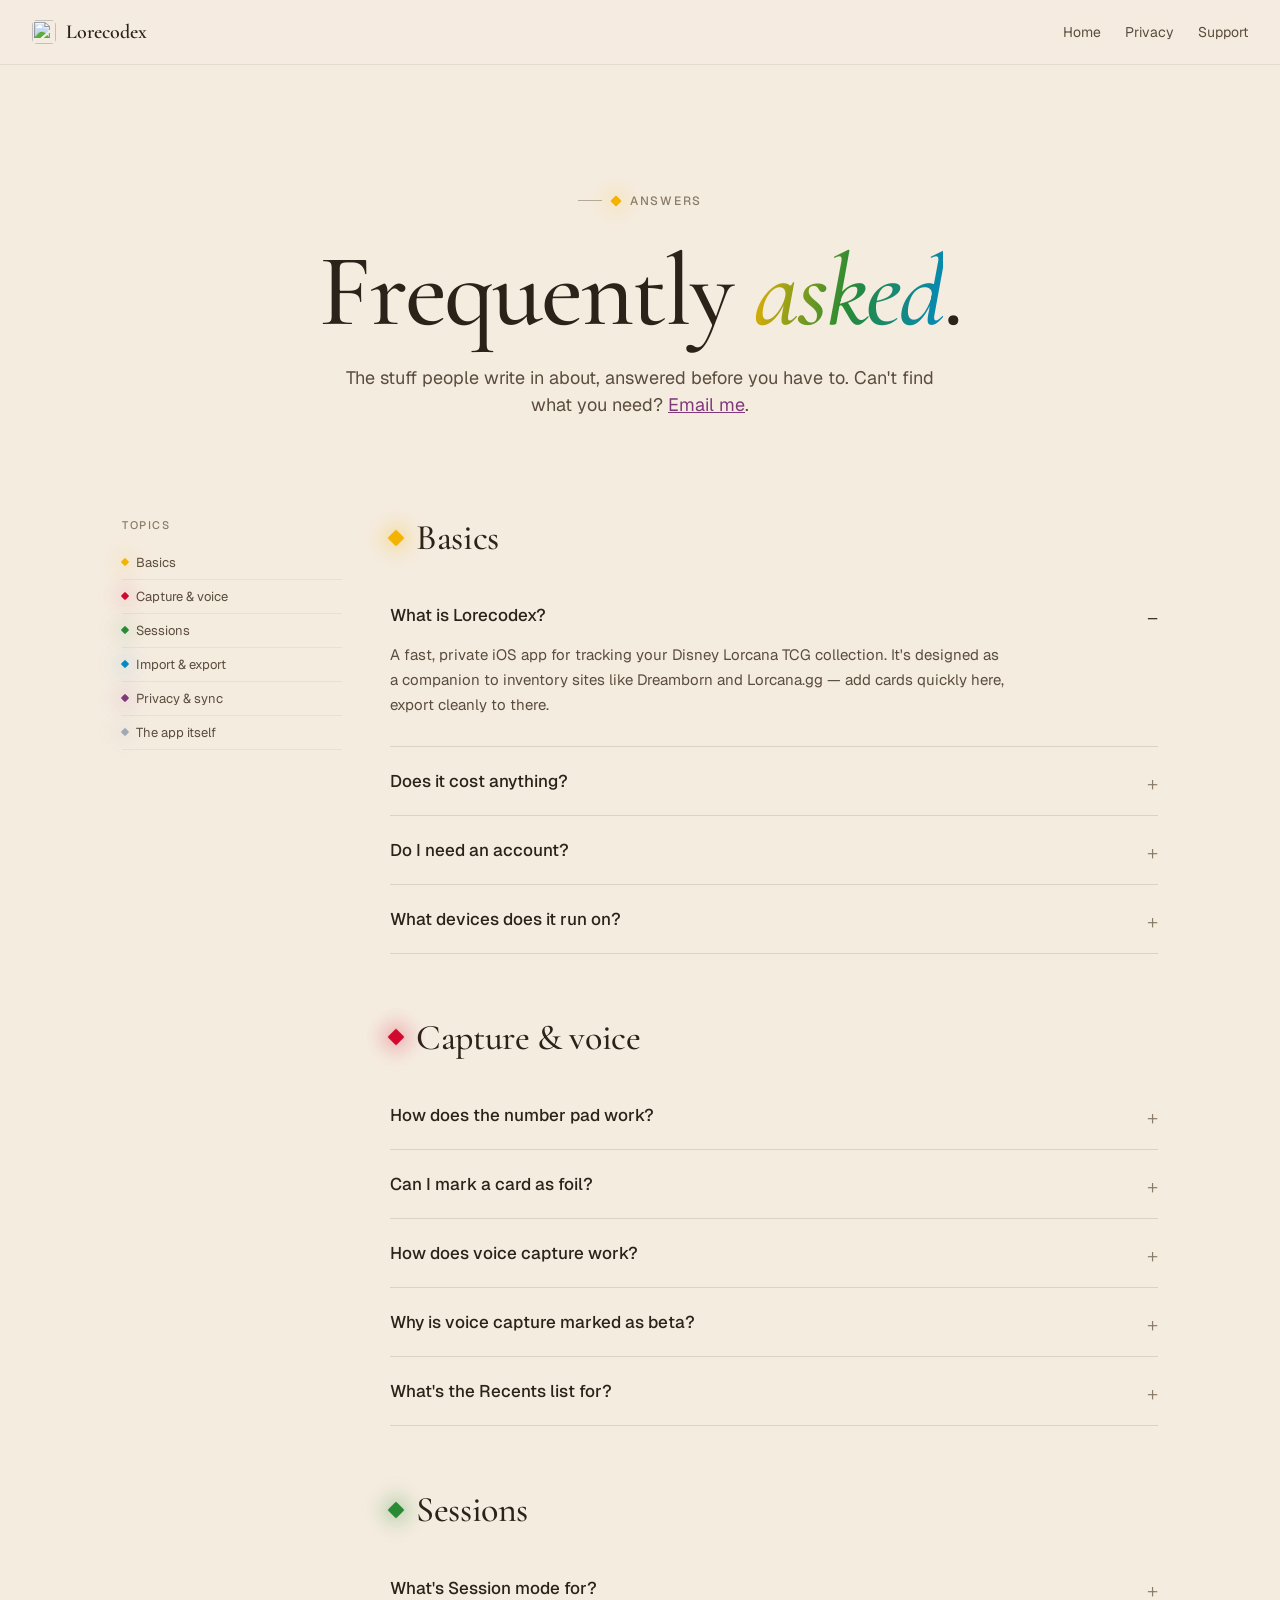
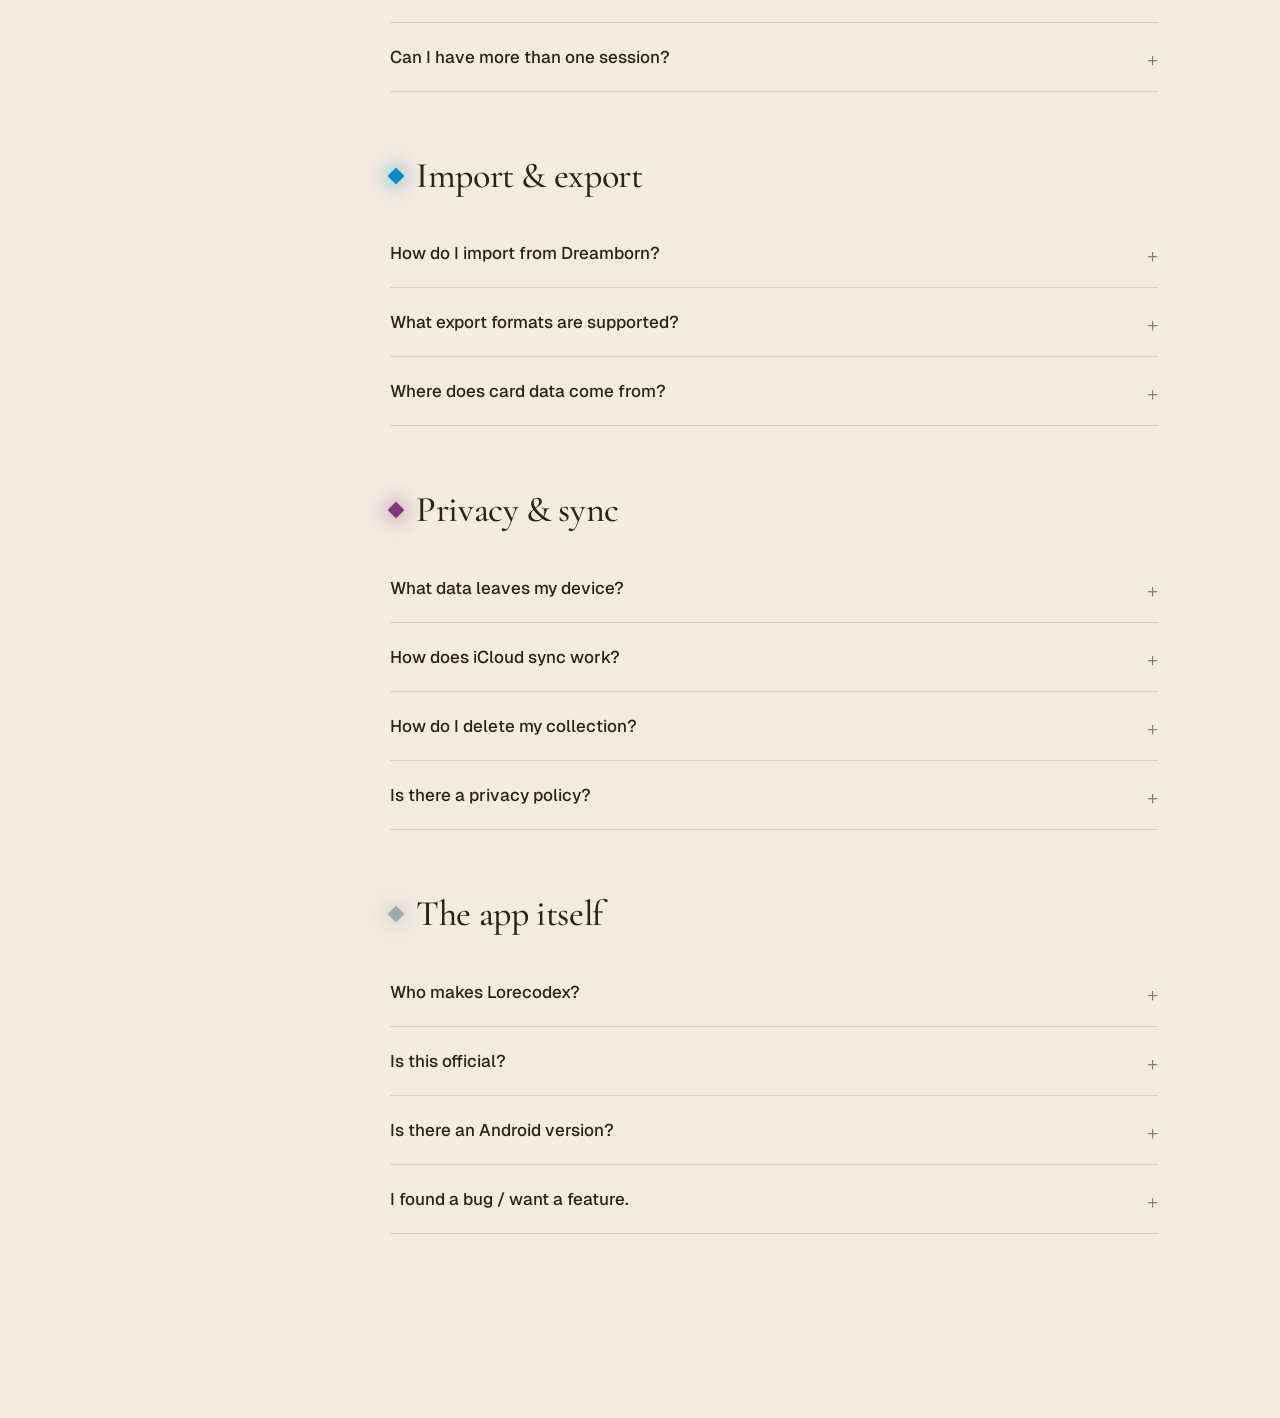
==== faq.html @ 20a32658 "Add files via upload" ====
<!doctype html>
<html lang="en">
<head>
  <meta charset="utf-8" />
  <meta name="viewport" content="width=device-width, initial-scale=1" />
  <title>FAQ — Lorecodex</title>
  <link rel="preconnect" href="https://fonts.googleapis.com">
  <link rel="preconnect" href="https://fonts.gstatic.com" crossorigin>
  <link href="https://fonts.googleapis.com/css2?family=Cormorant+Garamond:ital,wght@0,400;0,500;0,600;0,700;1,500&family=Geist:wght@300;400;500;600;700&family=Geist+Mono:wght@400;500&display=swap" rel="stylesheet">
  <link rel="stylesheet" href="shared.css">
  <style>
    body { background: var(--cream); color: var(--ink-body); }
    .doc-nav {
      position: sticky; top: 0; z-index: 20;
      display: flex; align-items: center; justify-content: space-between;
      padding: 20px 32px;
      background: rgba(245, 236, 224, 0.85);
      backdrop-filter: blur(16px);
      border-bottom: 1px solid rgba(43,35,25,0.08);
    }
    .doc-nav .brand { display: flex; align-items: center; gap: 10px; font-family: var(--font-display); font-size: 20px; font-weight: 600; color: var(--ink-body); }
    .doc-nav .brand img { width: 24px; height: 24px; border-radius: 5px; }
    .doc-nav .links { display: flex; gap: 24px; font-size: 14px; color: var(--ink-body-2); }
    .doc-nav .links a:hover { color: var(--ink-body); }

    .hero-faq { padding: 120px 32px 60px; text-align: center; }
    .hero-faq h1 {
      font-family: var(--font-display); font-weight: 500;
      font-size: clamp(56px, 8vw, 112px); line-height: .95;
      letter-spacing: -0.02em; margin: 16px 0 24px;
    }
    .hero-faq h1 em {
      font-style: italic;
      background: linear-gradient(100deg, var(--ink-amber), var(--ink-emerald), var(--ink-sapphire));
      -webkit-background-clip: text; background-clip: text; color: transparent;
    }
    .hero-faq p { max-width: 52ch; margin: 0 auto; font-size: 18px; line-height: 1.5; color: var(--ink-body-2); }

    .faq-layout {
      max-width: 1100px;
      margin: 40px auto 120px;
      padding: 0 32px;
      display: grid;
      grid-template-columns: 220px 1fr;
      gap: 48px;
    }
    @media (max-width: 800px) { .faq-layout { grid-template-columns: 1fr; } }

    .faq-toc {
      position: sticky;
      top: 100px;
      align-self: flex-start;
      font-size: 13px;
    }
    .faq-toc h4 { font-family: var(--font-body); font-size: 11px; text-transform: uppercase; letter-spacing: .14em; color: var(--ink-body-3); margin-bottom: 14px; font-weight: 500; }
    .faq-toc a { display: flex; align-items: center; gap: 8px; padding: 8px 0; color: var(--ink-body-2); border-bottom: 1px solid rgba(43,35,25,0.06); }
    .faq-toc a:hover { color: var(--ink-body); }
    .faq-toc a .gem { width: 6px; height: 6px; }

    .faq-section { margin-bottom: 64px; scroll-margin-top: 100px; }
    .faq-section h2 {
      font-family: var(--font-display); font-weight: 500;
      font-size: 36px; line-height: 1.1;
      margin: 0 0 24px;
      display: flex; align-items: center; gap: 14px;
    }
    .faq-section h2 .gem { width: 12px; height: 12px; }

    details {
      border-bottom: 1px solid rgba(43,35,25,0.12);
      padding: 20px 0;
    }
    details[open] { padding-bottom: 28px; }
    details summary {
      font-family: var(--font-body);
      font-size: 17px;
      font-weight: 500;
      cursor: pointer;
      list-style: none;
      display: flex;
      justify-content: space-between;
      align-items: center;
      gap: 20px;
      color: var(--ink-body);
    }
    details summary::-webkit-details-marker { display: none; }
    details summary::after {
      content: "+";
      font-family: var(--font-display);
      font-size: 28px;
      line-height: 1;
      color: var(--ink-body-3);
      transition: transform .2s ease, color .2s ease;
    }
    details[open] summary::after { content: "−"; color: var(--ink-body); }
    details .answer {
      margin-top: 14px;
      font-size: 15px;
      line-height: 1.65;
      color: var(--ink-body-2);
      max-width: 62ch;
    }
    details .answer p { margin: 0 0 12px; }
    details .answer p:last-child { margin-bottom: 0; }
    details .answer a { color: var(--ink-amethyst); text-decoration: underline; text-decoration-color: rgba(128,56,123,.3); text-underline-offset: 3px; }
    details .answer code {
      font-family: var(--font-mono);
      font-size: 13px;
      background: rgba(43,35,25,0.06);
      padding: 2px 6px;
      border-radius: 4px;
    }
  </style>
</head>
<body data-screen-label="faq">
  <nav class="doc-nav">
    <a class="brand" href="landing.html">
      <img src="assets/app-icon.png" alt=""/>
      Lorecodex
    </a>
    <div class="links">
      <a href="landing.html">Home</a>
      <a href="privacy.html">Privacy</a>
      <a href="support.html">Support</a>
    </div>
  </nav>

  <section class="hero-faq">
    <div class="eyebrow" style="justify-content: center; color: var(--ink-body-3);"><span class="gem" style="color: var(--ink-amber); width: 8px; height: 8px;"></span> Answers</div>
    <h1 data-tw-heading>Frequently <em>asked</em>.</h1>
    <p data-tw-intro>The stuff people write in about, answered before you have to. Can't find what you need? <a href="support.html" style="color: var(--ink-amethyst); text-decoration: underline;">Email me</a>.</p>
  </section>

  <div class="faq-layout">
    <aside class="faq-toc">
      <h4>Topics</h4>
      <a href="#basics"><span class="gem" style="color: var(--ink-amber);"></span>Basics</a>
      <a href="#capture"><span class="gem" style="color: var(--ink-ruby);"></span>Capture &amp; voice</a>
      <a href="#sessions"><span class="gem" style="color: var(--ink-emerald);"></span>Sessions</a>
      <a href="#imports"><span class="gem" style="color: var(--ink-sapphire);"></span>Import &amp; export</a>
      <a href="#privacy-sync"><span class="gem" style="color: var(--ink-amethyst);"></span>Privacy &amp; sync</a>
      <a href="#app"><span class="gem" style="color: var(--ink-steel);"></span>The app itself</a>
    </aside>

    <main>
      <section class="faq-section" id="basics" data-tw-sec="basics">
        <h2 data-tw-sec-title="basics"><span class="gem" style="color: var(--ink-amber);"></span>Basics</h2>
        <details open data-tw-q="basics-0">
          <summary data-tw-sum="basics-0">What is Lorecodex?</summary>
          <div class="answer">
            <p data-tw-ans="basics-0">A fast, private iOS app for tracking your Disney Lorcana TCG collection. It's designed as a companion to inventory sites like Dreamborn and Lorcana.gg — add cards quickly here, export cleanly to there.</p>
          </div>
        </details>
        <details data-tw-q="basics-1">
          <summary data-tw-sum="basics-1">Does it cost anything?</summary>
          <div class="answer">
            <p data-tw-ans="basics-1">No. Lorecodex is free. No in-app purchases, no subscriptions, no ads. Disney Lorcana's community code policy forbids charging for this kind of app, and that suits me fine.</p>
          </div>
        </details>
        <details data-tw-q="basics-2">
          <summary data-tw-sum="basics-2">Do I need an account?</summary>
          <div class="answer">
            <p data-tw-ans="basics-2">No account, no sign-in. If you enable iCloud sync, that happens through your existing Apple ID — Lorecodex never sees it.</p>
          </div>
        </details>
        <details data-tw-q="basics-3">
          <summary data-tw-sum="basics-3">What devices does it run on?</summary>
          <div class="answer">
            <p data-tw-ans="basics-3">iPhone and iPad running iOS 17 or later. A Mac (Apple silicon) can run it via iPad compatibility, though it's designed for touch.</p>
          </div>
        </details>
      </section>

      <section class="faq-section" id="capture" data-tw-sec="capture">
        <h2 data-tw-sec-title="capture"><span class="gem" style="color: var(--ink-ruby);"></span>Capture &amp; voice</h2>
        <details data-tw-q="capture-0">
          <summary data-tw-sum="capture-0">How does the number pad work?</summary>
          <div class="answer">
            <p data-tw-ans="capture-0">There are two selectors. The horizontal row at the top is the <strong>set</strong>; the grid is the <strong>card number</strong>. Pick a set once, then type card numbers and hit Add. Set stays selected until you change it — perfect for ripping a pack from one set.</p>
          </div>
        </details>
        <details data-tw-q="capture-1">
          <summary data-tw-sum="capture-1">Can I mark a card as foil?</summary>
          <div class="answer">
            <p data-tw-ans="capture-1">Yes — there's a Normal/Foil toggle above the pad. Voice capture also understands "foil" at the end of a phrase.</p>
          </div>
        </details>
        <details data-tw-q="capture-2">
          <summary data-tw-sum="capture-2">How does voice capture work?</summary>
          <div class="answer">
            <p data-tw-ans="capture-2">Tap the mic and say something like <code>"set 4, card 188, foil"</code>. Lorcana's six ink colors, set numbers, card numbers, and the word "foil" all parse into an entry. Speech recognition runs 100% on-device via Apple's Speech framework — nothing leaves your phone.</p>
          </div>
        </details>
        <details data-tw-q="capture-3">
          <summary data-tw-sum="capture-3">Why is voice capture marked as beta?</summary>
          <div class="answer">
            <p data-tw-ans="capture-3">It's a fun way to add cards, but on-device models sometimes mishear. Every voice-added card gets an asterisk in your collection so you can spot-check later. If a phrase doesn't parse, it's held in Recents so you can tap to fix or dismiss it.</p>
          </div>
        </details>
        <details data-tw-q="capture-4">
          <summary data-tw-sum="capture-4">What's the Recents list for?</summary>
          <div class="answer">
            <p data-tw-ans="capture-4">It shows the last captures, successful or failed, in order. Tap a failed entry to correct it. Useful for double-checking a pack rip without scrolling your whole collection.</p>
          </div>
        </details>
      </section>

      <section class="faq-section" id="sessions" data-tw-sec="sessions">
        <h2 data-tw-sec-title="sessions"><span class="gem" style="color: var(--ink-emerald);"></span>Sessions</h2>
        <details data-tw-q="sessions-0">
          <summary data-tw-sum="sessions-0">What's Session mode for?</summary>
          <div class="answer">
            <p data-tw-ans="sessions-0">When you open new packs, you only want to share the new cards - not a re-export of your entire collection. Start a session, add cards as normal (they also go into your permanent collection), then end the session and export just that bundle.</p>
          </div>
        </details>
        <details data-tw-q="sessions-1">
          <summary data-tw-sum="sessions-1">Can I have more than one session?</summary>
          <div class="answer">
            <p data-tw-ans="sessions-1">Sessions are one-at-a-time. End one and start another when you open new packs. Past session exports are kept as CSVs you can re-share from the Files app.</p>
          </div>
        </details>
      </section>

      <section class="faq-section" id="imports" data-tw-sec="imports">
        <h2 data-tw-sec-title="imports"><span class="gem" style="color: var(--ink-sapphire);"></span>Import &amp; export</h2>
        <details data-tw-q="imports-0">
          <summary data-tw-sum="imports-0">How do I import from Dreamborn?</summary>
          <div class="answer">
            <p data-tw-ans="imports-0">Export your collection from Dreamborn as <strong>Bulk CSV</strong>, then in Lorecodex go to <em>Settings → Import Collection</em> and pick the file. Counts and foils are rebuilt from the file exactly.</p>
          </div>
        </details>
        <details data-tw-q="imports-1">
          <summary data-tw-sum="imports-1">What export formats are supported?</summary>
          <div class="answer">
            <p data-tw-ans="imports-1">Dreamborn Bulk CSV and Lorcana.gg formats. Scope can be <em>full collection</em> or <em>current session only</em>. Exports use iOS's share sheet — save to Files, email it, upload to iCloud Drive, whatever you like.</p>
          </div>
        </details>
        <details data-tw-q="imports-2">
          <summary data-tw-sum="imports-2">Where does card data come from?</summary>
          <div class="answer">
            <p data-tw-ans="imports-2">The <a href="https://lorcast.com" target="_blank" rel="noopener">Lorcast API</a>. Lorecodex makes read-only requests using set and card identifiers only — no account info, no personal data.</p>
          </div>
        </details>
      </section>

      <section class="faq-section" id="privacy-sync" data-tw-sec="privacy-sync">
        <h2 data-tw-sec-title="privacy-sync"><span class="gem" style="color: var(--ink-amethyst);"></span>Privacy &amp; sync</h2>
        <details data-tw-q="privacy-sync-0">
          <summary data-tw-sum="privacy-sync-0">What data leaves my device?</summary>
          <div class="answer">
            <p data-tw-ans="privacy-sync-0">Only two things, both voluntary: (1) set/card ID lookups to Lorcast for card data; (2) feedback messages, if you send them through the in-app form. No analytics, no crash reporters, no third-party SDKs, no audio.</p>
          </div>
        </details>
        <details data-tw-q="privacy-sync-1">
          <summary data-tw-sum="privacy-sync-1">How does iCloud sync work?</summary>
          <div class="answer">
            <p data-tw-ans="privacy-sync-1">If enabled, your collection syncs across your devices through Apple's CloudKit in your private iCloud container. I can't see it. To turn it off, use iOS Settings → Apple ID → iCloud → Lorecodex.</p>
          </div>
        </details>
        <details data-tw-q="privacy-sync-2">
          <summary data-tw-sum="privacy-sync-2">How do I delete my collection?</summary>
          <div class="answer">
            <p data-tw-ans="privacy-sync-2">In Lorecodex, open <em>Settings → "Banish Entire Collection"</em>. If you also use iCloud, remove the Lorecodex iCloud data from iOS Settings → Apple ID → iCloud → Manage Storage.</p>
          </div>
        </details>
        <details data-tw-q="privacy-sync-3">
          <summary data-tw-sum="privacy-sync-3">Is there a privacy policy?</summary>
          <div class="answer">
            <p data-tw-ans="privacy-sync-3">Yes — <a href="privacy.html">right here</a>.</p>
          </div>
        </details>
      </section>

      <section class="faq-section" id="app" data-tw-sec="app">
        <h2 data-tw-sec-title="app"><span class="gem" style="color: var(--ink-steel);"></span>The app itself</h2>
        <details data-tw-q="app-0">
          <summary data-tw-sum="app-0">Who makes Lorecodex?</summary>
          <div class="answer">
            <p data-tw-ans="app-0">Aaron Jones, as a hobby project. It's not a company, not a service, not a startup. Just a tool I wanted for my own collection and figured others might want too.</p>
          </div>
        </details>
        <details data-tw-q="app-1">
          <summary data-tw-sum="app-1">Is this official?</summary>
          <div class="answer">
            <p data-tw-ans="app-1">No. Lorecodex is a fan app made under <a href="https://cdn.ravensburger.com/lorcana/community-code-en" target="_blank" rel="noopener">Ravensburger's Community Code Policy</a>. It's not published, endorsed, or approved by Disney or Ravensburger. For official Lorcana info, visit <a href="https://www.disneylorcana.com/en-US/" target="_blank" rel="noopener">disneylorcana.com</a>.</p>
          </div>
        </details>
        <details data-tw-q="app-2">
          <summary data-tw-sum="app-2">Is there an Android version?</summary>
          <div class="answer">
            <p data-tw-ans="app-2">No, and there probably won't be. Sorry!</p>
          </div>
        </details>
        <details data-tw-q="app-3">
          <summary data-tw-sum="app-3">I found a bug / want a feature.</summary>
          <div class="answer">
            <p data-tw-ans="app-3">Email <a href="mailto:lorecodex@aaronmfj.com">lorecodex@aaronmfj.com</a> or use the in-app feedback form. I read every one.</p>
          </div>
        </details>
      </section>
    </main>
  </div>
  <!-- ───── TWEAKS ───── -->
  <script>
  (function(){
    // Collect all editable nodes + section/question ids
    const h1 = document.querySelector('[data-tw-heading]');
    const intro = document.querySelector('[data-tw-intro]');
    const secTitles = Array.from(document.querySelectorAll('[data-tw-sec-title]'));
    const summaries = Array.from(document.querySelectorAll('[data-tw-sum]'));
    const answers = Array.from(document.querySelectorAll('[data-tw-ans]'));
    const sections = Array.from(document.querySelectorAll('[data-tw-sec]'));
    const questions = Array.from(document.querySelectorAll('[data-tw-q]'));

    const sectionOrder = sections.map(s => s.getAttribute('data-tw-sec'));
    const SECTION_LABELS = {
      'basics':       'Basics',
      'capture':      'Capture & voice',
      'sessions':     'Sessions',
      'imports':      'Import & export',
      'privacy-sync': 'Privacy & sync',
      'app':          'The app itself'
    };

    // Build defaults map: heading, intro, per-section title, per-question summary & answer, visibility toggles
    const defaults = {};
    defaults.heading = h1 ? h1.innerHTML : '';
    defaults.intro = intro ? intro.innerHTML : '';
    secTitles.forEach(el => {
      const sid = el.getAttribute('data-tw-sec-title');
      defaults['sec_title__' + sid] = el.innerHTML;
      defaults['show_sec__' + sid] = true;
    });
    summaries.forEach(el => { defaults['sum__' + el.getAttribute('data-tw-sum')] = el.innerHTML; });
    answers.forEach(el => { defaults['ans__' + el.getAttribute('data-tw-ans')] = el.innerHTML; });
    questions.forEach(el => { defaults['show_q__' + el.getAttribute('data-tw-q')] = true; });

    const TWEAK_DEFAULTS = /*EDITMODE-BEGIN*/{}/*EDITMODE-END*/;
    const state = Object.assign({}, defaults, TWEAK_DEFAULTS);

    function applyAll() {
      if (h1) h1.innerHTML = state.heading;
      if (intro) intro.innerHTML = state.intro;
      secTitles.forEach(el => {
        const sid = el.getAttribute('data-tw-sec-title');
        el.innerHTML = state['sec_title__' + sid];
      });
      summaries.forEach(el => {
        const qid = el.getAttribute('data-tw-sum');
        el.innerHTML = state['sum__' + qid];
      });
      answers.forEach(el => {
        const qid = el.getAttribute('data-tw-ans');
        el.innerHTML = state['ans__' + qid];
      });
      sections.forEach(el => {
        const sid = el.getAttribute('data-tw-sec');
        el.style.display = state['show_sec__' + sid] ? '' : 'none';
      });
      questions.forEach(el => {
        const qid = el.getAttribute('data-tw-q');
        el.style.display = state['show_q__' + qid] ? '' : 'none';
      });
    }

    function persist(edits){
      try { window.parent.postMessage({ type: '__edit_mode_set_keys', edits }, '*'); } catch(e){}
    }

    // ─── In-place editing ───────────────────────────────
    let editing = false;
    const allEditables = [h1, intro, ...secTitles, ...summaries, ...answers].filter(Boolean);

    function onBlur(e){
      const el = e.currentTarget;
      let key;
      if (el === h1) key = 'heading';
      else if (el === intro) key = 'intro';
      else if (el.hasAttribute('data-tw-sec-title')) key = 'sec_title__' + el.getAttribute('data-tw-sec-title');
      else if (el.hasAttribute('data-tw-sum')) key = 'sum__' + el.getAttribute('data-tw-sum');
      else if (el.hasAttribute('data-tw-ans')) key = 'ans__' + el.getAttribute('data-tw-ans');
      if (!key) return;
      const v = el.innerHTML.trim();
      if (state[key] !== v){
        state[key] = v;
        persist({ [key]: v });
      }
    }
    function onKey(e){
      // Enter in a summary or section title commits and blurs (no line break);
      // Shift+Enter inserts line break. Answers and intro allow Enter normally.
      const el = e.currentTarget;
      const single = (el === h1) || el.hasAttribute('data-tw-sec-title') || el.hasAttribute('data-tw-sum');
      if (e.key === 'Enter' && single && !e.shiftKey){
        e.preventDefault();
        el.blur();
      }
      if (e.key === 'Escape'){ el.blur(); }
    }
    function onSummaryClick(e){
      // In edit mode, clicking a summary should edit, not toggle the details.
      if (editing) e.preventDefault();
    }

    allEditables.forEach(el => {
      el.addEventListener('blur', onBlur);
      el.addEventListener('keydown', onKey);
    });
    summaries.forEach(s => s.addEventListener('click', onSummaryClick));

    function setEditing(on){
      editing = on;
      document.body.classList.toggle('tw-editing', on);
      allEditables.forEach(el => {
        if (on) el.setAttribute('contenteditable', 'true');
        else el.removeAttribute('contenteditable');
      });
      // When editing, force-open all details so the answers are visible
      if (on) questions.forEach(d => d.setAttribute('open',''));
    }

    // ─── Panel UI ──────────────────────────────────────
    const panel = document.createElement('div');
    panel.id = 'tw-panel';
    panel.innerHTML = `
      <div class="tw-head">
        <div class="tw-title">Tweaks</div>
        <button class="tw-close" aria-label="close">×</button>
      </div>
      <div class="tw-hint">
        Click any heading, question, or answer on the page to edit it in place.
        <br/><strong>Enter</strong> commits. <strong>Esc</strong> or click away to finish.
      </div>
      <div class="tw-body"></div>
      <div class="tw-foot">
        <button class="tw-reset" type="button">Reset all</button>
      </div>
    `;
    const css = document.createElement('style');
    css.textContent = `
      #tw-panel {
        position: fixed; right: 20px; bottom: 20px; z-index: 9999;
        width: 320px; max-height: 82vh; display: none;
        background: #0f0b09; color: #f5ecd9;
        border: 1px solid rgba(243,231,211,0.18); border-radius: 16px;
        font-family: "Geist", system-ui, sans-serif;
        box-shadow: 0 20px 60px rgba(0,0,0,0.5);
        flex-direction: column; overflow: hidden;
      }
      #tw-panel.open { display: flex; }
      #tw-panel .tw-head { display:flex; justify-content:space-between; align-items:center; padding: 14px 18px; border-bottom: 1px solid rgba(243,231,211,0.1); }
      #tw-panel .tw-title { font-family: "Cormorant Garamond", serif; font-size: 22px; font-weight: 500; letter-spacing: -0.01em; }
      #tw-panel .tw-close { background: none; border: none; color: inherit; font-size: 22px; cursor: pointer; line-height: 1; width: 26px; height: 26px; border-radius: 6px; }
      #tw-panel .tw-close:hover { background: rgba(255,255,255,0.08); }
      #tw-panel .tw-hint { padding: 10px 18px; font-size: 11px; line-height: 1.5; color: rgba(245,236,217,0.55); border-bottom: 1px solid rgba(243,231,211,0.08); background: rgba(243,179,0,0.04); }
      #tw-panel .tw-hint strong { color: var(--ink-amber, #F3B300); font-weight: 500; }
      #tw-panel .tw-body { padding: 10px 16px 14px; overflow-y: auto; flex: 1; }
      #tw-panel .tw-body::-webkit-scrollbar { width: 6px; }
      #tw-panel .tw-body::-webkit-scrollbar-thumb { background: rgba(255,255,255,0.12); border-radius: 3px; }
      #tw-panel .tw-group { margin-top: 14px; }
      #tw-panel .tw-group:first-child { margin-top: 6px; }
      #tw-panel .tw-group-title { font-size: 10px; text-transform: uppercase; letter-spacing: 0.14em; color: rgba(245,236,217,0.5); margin-bottom: 6px; font-weight: 500; padding-bottom: 6px; border-bottom: 1px solid rgba(255,255,255,0.06); }
      #tw-panel .tw-row { display:flex; align-items:center; justify-content:space-between; gap: 10px; padding: 6px 0; }
      #tw-panel .tw-row label { margin: 0; flex: 1; font-size: 12px; color: rgba(245,236,217,0.85); }
      #tw-panel .tw-row.tw-q-row label { font-size: 11px; color: rgba(245,236,217,0.65); padding-left: 10px; }
      #tw-panel input[type=checkbox] { accent-color: #F3B300; width: 14px; height: 14px; cursor: pointer; flex: 0 0 auto; }
      #tw-panel .tw-foot { padding: 12px 18px; border-top: 1px solid rgba(243,231,211,0.1); display: flex; justify-content: flex-end; }
      #tw-panel .tw-reset { background: transparent; border: 1px solid rgba(255,255,255,0.15); color: #f5ecd9; padding: 6px 12px; border-radius: 8px; font-family: inherit; font-size: 12px; cursor: pointer; }
      #tw-panel .tw-reset:hover { background: rgba(255,255,255,0.06); }

      /* In-place edit visuals */
      body.tw-editing [contenteditable="true"] {
        outline: 1px dashed rgba(243,179,0,0.4);
        outline-offset: 2px;
        border-radius: 3px;
        cursor: text;
        min-height: 1em;
      }
      body.tw-editing [contenteditable="true"]:hover {
        outline-color: rgba(243,179,0,0.7);
        background: rgba(243,179,0,0.05);
      }
      body.tw-editing [contenteditable="true"]:focus {
        outline: 2px solid var(--ink-amber, #F3B300);
        outline-offset: 2px;
        background: rgba(243,179,0,0.08);
      }
      body.tw-editing summary { cursor: text; }
    `;
    document.head.appendChild(css);
    document.body.appendChild(panel);

    const bodyEl = panel.querySelector('.tw-body');

    // Build section/question toggle list
    let html = '';
    for (const sid of sectionOrder){
      const label = SECTION_LABELS[sid] || sid;
      html += `<div class="tw-group"><div class="tw-group-title">${label}</div>`;
      html += `<div class="tw-row"><label>Show section</label><input type="checkbox" data-tw-toggle="show_sec__${sid}" ${state['show_sec__' + sid] ? 'checked':''}></div>`;
      // List each question under this section
      const qEls = questions.filter(q => q.getAttribute('data-tw-q').startsWith(sid + '-'));
      qEls.forEach(q => {
        const qid = q.getAttribute('data-tw-q');
        const sumEl = q.querySelector('[data-tw-sum]');
        const summaryText = (state['sum__' + qid] || sumEl.textContent).replace(/<[^>]+>/g,'').slice(0, 60);
        html += `<div class="tw-row tw-q-row"><label title="${summaryText.replace(/"/g,'&quot;')}">${summaryText}${summaryText.length>=60?'…':''}</label><input type="checkbox" data-tw-toggle="show_q__${qid}" ${state['show_q__' + qid] ? 'checked':''}></div>`;
      });
      html += `</div>`;
    }
    bodyEl.innerHTML = html;

    bodyEl.addEventListener('change', (e) => {
      const t = e.target;
      const k = t.getAttribute('data-tw-toggle');
      if (!k) return;
      state[k] = t.checked;
      applyAll();
      persist({ [k]: t.checked });
    });

    panel.querySelector('.tw-close').addEventListener('click', deactivate);
    panel.querySelector('.tw-reset').addEventListener('click', () => {
      // Reset to defaults (the originals captured from HTML before overrides)
      Object.keys(state).forEach(k => delete state[k]);
      Object.assign(state, defaults);
      applyAll();
      // Rebuild panel checkboxes
      bodyEl.querySelectorAll('[data-tw-toggle]').forEach(el => {
        const k = el.getAttribute('data-tw-toggle');
        el.checked = !!state[k];
      });
      persist(defaults);
    });

    function activate(){ panel.classList.add('open'); setEditing(true); }
    function deactivate(){ panel.classList.remove('open'); setEditing(false); }

    window.addEventListener('message', (e) => {
      const d = e.data; if (!d || !d.type) return;
      if (d.type === '__activate_edit_mode') activate();
      if (d.type === '__deactivate_edit_mode') deactivate();
    });
    try { window.parent.postMessage({ type: '__edit_mode_available' }, '*'); } catch(e){}

    applyAll();
  })();
  </script>

</body>
</html>
---- shared.css ----
/* Lorecodex — shared design tokens + base styles */

:root {
  /* Ink colors — Lorcana palette */
  --ink-amber:    #F3B300;
  --ink-amethyst: #80387B;
  --ink-emerald:  #288A34;
  --ink-ruby:     #D2092F;
  --ink-sapphire: #0389C3;
  --ink-steel:    #9FA9B3;

  /* Dark parchment (matches Capture screen) */
  --dark-bg:       #0f0b09;
  --dark-bg-2:     #1a1410;
  --dark-bg-3:     #241c17;
  --dark-line:     rgba(243, 231, 211, 0.10);
  --dark-line-2:   rgba(243, 231, 211, 0.18);
  --dark-text:     #f5ecd9;
  --dark-text-2:   rgba(245, 236, 217, 0.72);
  --dark-text-3:   rgba(245, 236, 217, 0.48);

  /* Warm cream (matches Settings screen) */
  --cream:         #f5ece0;
  --cream-2:       #ede1cf;
  --cream-3:       #e3d4bb;
  --ink-body:      #2b2319;
  --ink-body-2:    #5a4d3d;
  --ink-body-3:    #8a7c68;

  /* Type scale */
  --font-display: "Cormorant Garamond", "EB Garamond", Georgia, serif;
  --font-body:    "Geist", ui-sans-serif, system-ui, -apple-system, "Helvetica Neue", sans-serif;
  --font-mono:    "Geist Mono", ui-monospace, "SF Mono", Menlo, monospace;
}

* { box-sizing: border-box; }

html, body {
  margin: 0;
  padding: 0;
  font-family: var(--font-body);
  -webkit-font-smoothing: antialiased;
  -moz-osx-font-smoothing: grayscale;
  text-rendering: optimizeLegibility;
}

body {
  background: var(--dark-bg);
  color: var(--dark-text);
  overflow-x: hidden;
}

h1, h2, h3, h4 {
  font-family: var(--font-display);
  font-weight: 500;
  letter-spacing: -0.01em;
  margin: 0;
  text-wrap: balance;
}

p { text-wrap: pretty; }

a { color: inherit; text-decoration: none; }

.wrap { max-width: 1200px; margin: 0 auto; padding: 0 32px; }
.wrap-narrow { max-width: 820px; margin: 0 auto; padding: 0 32px; }

/* ─── Ink chip / pill ─────────────────────────────────────── */
.ink-chip {
  display: inline-flex;
  align-items: center;
  gap: 6px;
  padding: 4px 10px;
  border-radius: 999px;
  font-size: 12px;
  font-weight: 500;
  letter-spacing: 0.02em;
  border: 1px solid rgba(255,255,255,0.08);
  background: rgba(255,255,255,0.04);
  color: var(--dark-text-2);
}
.ink-chip .dot {
  width: 8px; height: 8px; border-radius: 50%;
  box-shadow: 0 0 8px currentColor;
}

/* ─── Ink gem (rotated square with glow) ─────────────────── */
.gem {
  display: inline-block;
  width: 12px;
  height: 12px;
  transform: rotate(45deg);
  position: relative;
}
.gem::before {
  content: "";
  position: absolute;
  inset: 0;
  background: currentColor;
  filter: blur(8px);
  opacity: 0.6;
  transform: scale(1.4);
}
.gem::after {
  content: "";
  position: absolute;
  inset: 0;
  background: currentColor;
  border-radius: 1px;
}

/* ─── Subtle noise/grain overlay for dark bg ─────────────── */
.grain::before {
  content: "";
  position: absolute;
  inset: 0;
  pointer-events: none;
  background-image:
    radial-gradient(1px 1px at 20% 30%, rgba(243,179,0,.04), transparent 40%),
    radial-gradient(1px 1px at 70% 80%, rgba(210,9,47,.03), transparent 40%),
    radial-gradient(1px 1px at 80% 20%, rgba(3,137,195,.03), transparent 40%);
  opacity: 1;
  z-index: 0;
}

/* ─── Button ─────────────────────────────────────── */
.btn {
  display: inline-flex;
  align-items: center;
  gap: 10px;
  padding: 14px 22px;
  border-radius: 14px;
  font-family: var(--font-body);
  font-size: 15px;
  font-weight: 500;
  border: 1px solid transparent;
  cursor: pointer;
  transition: transform .15s ease, box-shadow .2s ease, background .2s ease;
  text-decoration: none;
}
.btn-primary {
  background: #fff;
  color: #1a1410;
  box-shadow: 0 10px 30px -10px rgba(255,255,255,.3);
}
.btn-primary:hover {
  transform: translateY(-1px);
  box-shadow: 0 14px 40px -10px rgba(255,255,255,.4);
}
.btn-ghost {
  background: transparent;
  color: var(--dark-text);
  border-color: var(--dark-line-2);
}
.btn-ghost:hover { background: rgba(255,255,255,.05); }

/* ─── Ink bar (six stripes) ─────────────────────────────── */
.ink-bar {
  display: flex;
  height: 3px;
  width: 100%;
  border-radius: 2px;
  overflow: hidden;
}
.ink-bar > span { flex: 1; }
.ink-bar .b-amber    { background: var(--ink-amber); }
.ink-bar .b-amethyst { background: var(--ink-amethyst); }
.ink-bar .b-emerald  { background: var(--ink-emerald); }
.ink-bar .b-ruby     { background: var(--ink-ruby); }
.ink-bar .b-sapphire { background: var(--ink-sapphire); }
.ink-bar .b-steel    { background: var(--ink-steel); }

/* ─── Device frame (iPhone) ─────────────────────────────── */
.device {
  width: 320px;
  aspect-ratio: 460 / 940;
  border-radius: 46px;
  padding: 10px;
  background: linear-gradient(180deg, #2a2420, #14100d);
  box-shadow:
    0 60px 120px -40px rgba(0,0,0,.7),
    0 30px 60px -30px rgba(0,0,0,.5),
    inset 0 0 0 1px rgba(255,255,255,.06);
  position: relative;
}
.device-inner {
  width: 100%; height: 100%;
  border-radius: 38px;
  overflow: hidden;
  background: #000;
  position: relative;
}
.device-inner img {
  display: block;
  width: 100%; height: 100%;
  object-fit: cover;
}

/* ─── Section ─────────────────────────────────────────── */
.section { padding: 96px 0; position: relative; }
.section-dark { background: var(--dark-bg); color: var(--dark-text); }
.section-cream { background: var(--cream); color: var(--ink-body); }

.eyebrow {
  display: inline-flex;
  align-items: center;
  gap: 10px;
  font-size: 12px;
  font-weight: 500;
  letter-spacing: 0.14em;
  text-transform: uppercase;
  color: var(--dark-text-3);
  margin-bottom: 18px;
}
.section-cream .eyebrow { color: var(--ink-body-3); }
.eyebrow::before {
  content: "";
  width: 24px; height: 1px;
  background: currentColor;
  opacity: .6;
}

/* ─── Animations ─────────────────────────────────────── */
@keyframes drift {
  0%, 100% { transform: translate(0, 0) rotate(45deg); }
  50%      { transform: translate(6px, -10px) rotate(45deg); }
}
@keyframes drift-2 {
  0%, 100% { transform: translate(0, 0) rotate(45deg); }
  50%      { transform: translate(-8px, 6px) rotate(45deg); }
}
@keyframes shimmer {
  0%, 100% { opacity: 0.6; }
  50%      { opacity: 1; }
}
@keyframes ink-pulse {
  0%, 100% { box-shadow: 0 0 0 0 currentColor; opacity: 1; }
  50%      { box-shadow: 0 0 24px 2px currentColor; opacity: 0.85; }
}

.float-a { animation: drift   7s ease-in-out infinite; }
.float-b { animation: drift-2 9s ease-in-out infinite; }
.shimmer { animation: shimmer 4s ease-in-out infinite; }

/* Reveal on scroll */
.reveal { opacity: 0; transform: translateY(14px); transition: opacity .8s ease, transform .8s ease; }
.reveal.in { opacity: 1; transform: translateY(0); }

/* ─── Utility ─────────────────────────────────── */
.mono { font-family: var(--font-mono); font-size: 12px; letter-spacing: 0.02em; }
.serif { font-family: var(--font-display); }

/* Headings */
.h-xl  { font-size: clamp(54px, 8vw, 120px); line-height: 0.95; letter-spacing: -0.02em; }
.h-lg  { font-size: clamp(40px, 5.5vw, 72px); line-height: 1.02; letter-spacing: -0.015em; }
.h-md  { font-size: clamp(28px, 3vw, 44px);   line-height: 1.08; }
.h-sm  { font-size: 22px; line-height: 1.15; }

.lede  { font-size: clamp(16px, 1.4vw, 19px); line-height: 1.5; color: var(--dark-text-2); max-width: 52ch; }
.section-cream .lede { color: var(--ink-body-2); }
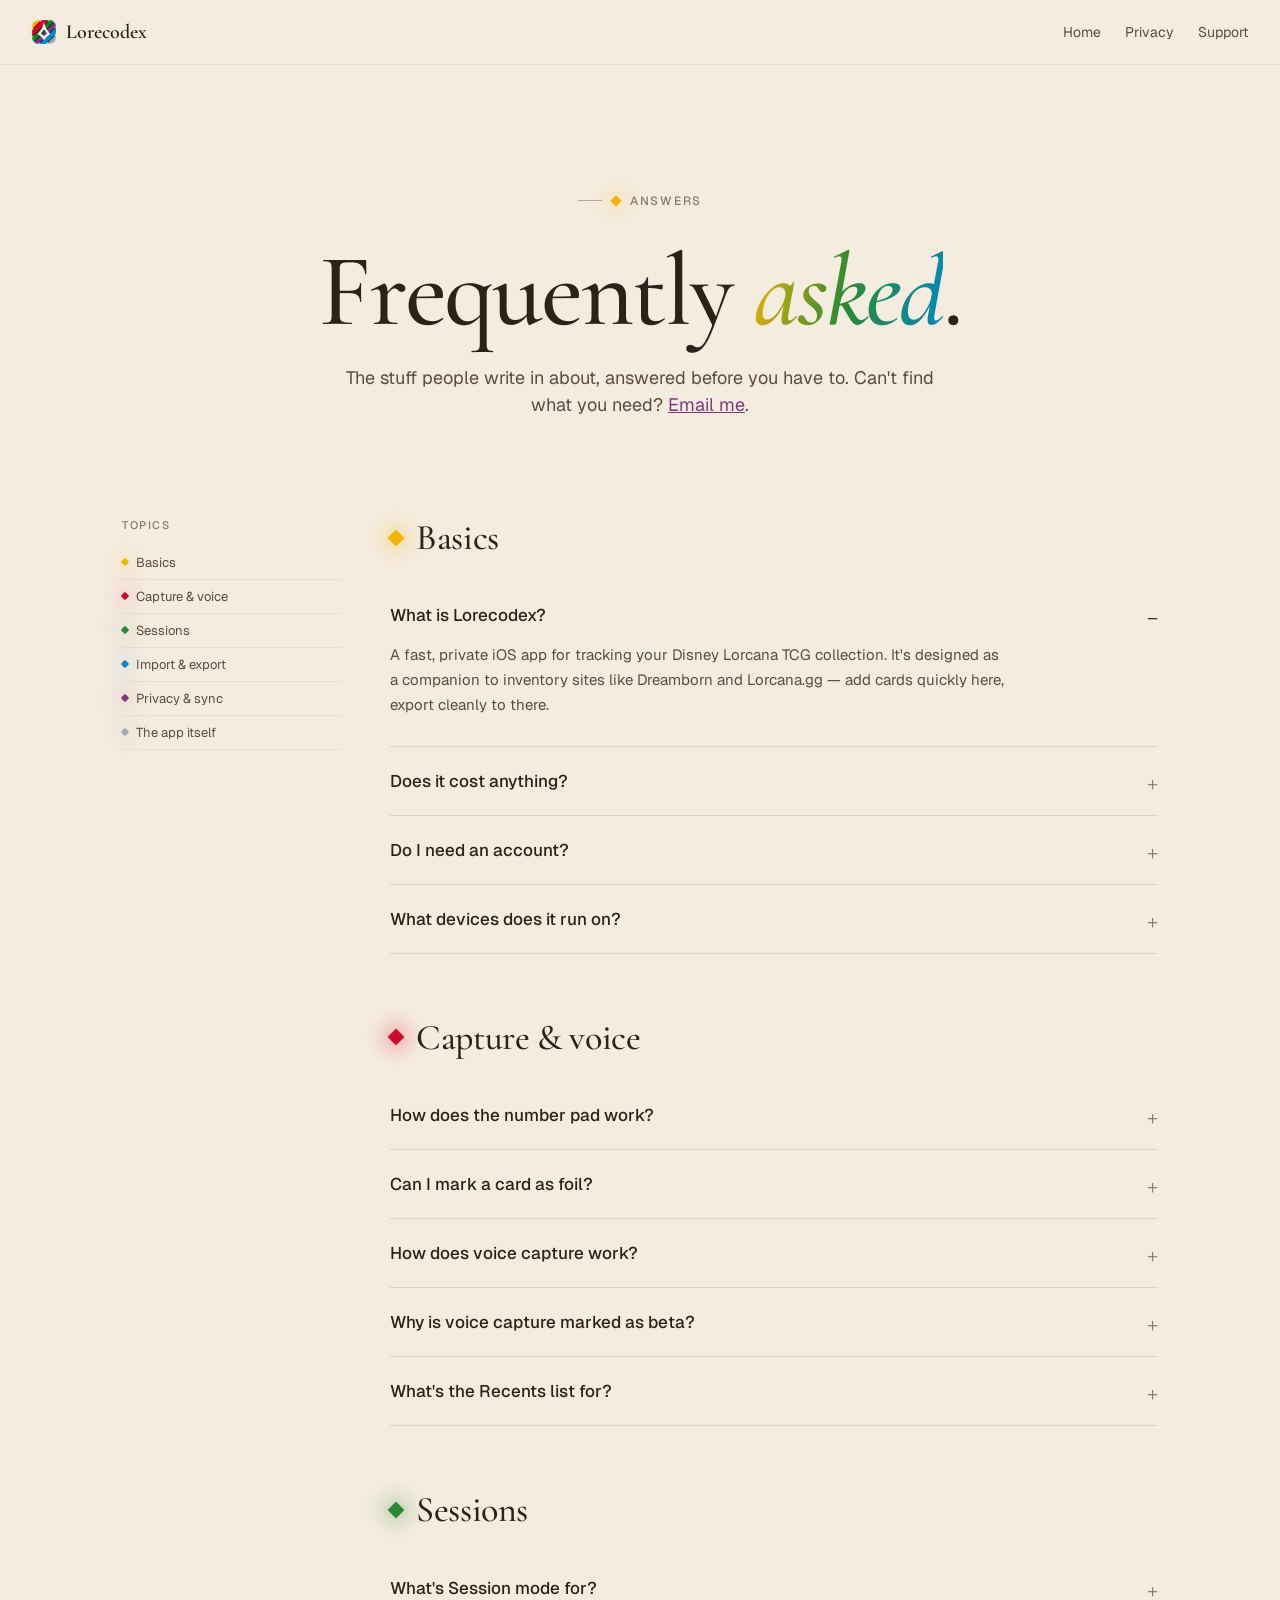
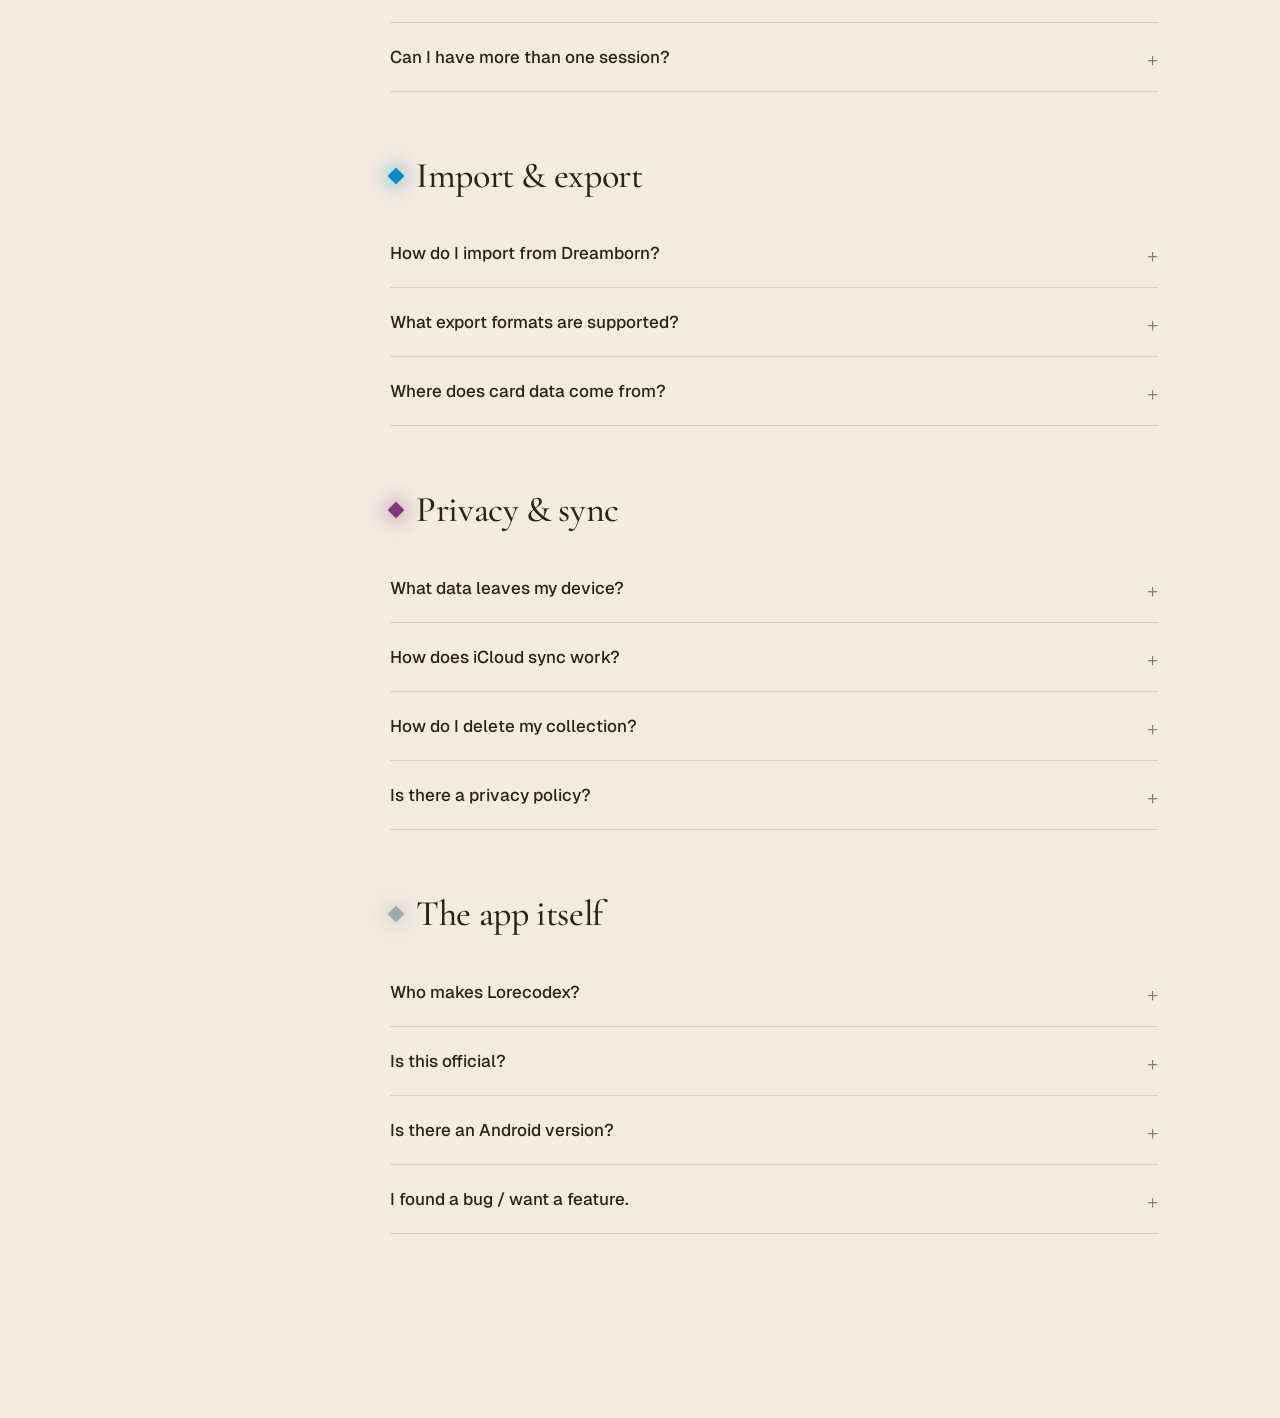
==== commit 74f90f83: "Update faq.html" ====
--- a/faq.html
+++ b/faq.html
@@ -114,12 +114,12 @@
 </head>
 <body data-screen-label="faq">
   <nav class="doc-nav">
-    <a class="brand" href="landing.html">
+    <a class="brand" href="index.html">
       <img src="assets/app-icon.png" alt=""/>
       Lorecodex
     </a>
     <div class="links">
-      <a href="landing.html">Home</a>
+      <a href="index.html">Home</a>
       <a href="privacy.html">Privacy</a>
       <a href="support.html">Support</a>
     </div>
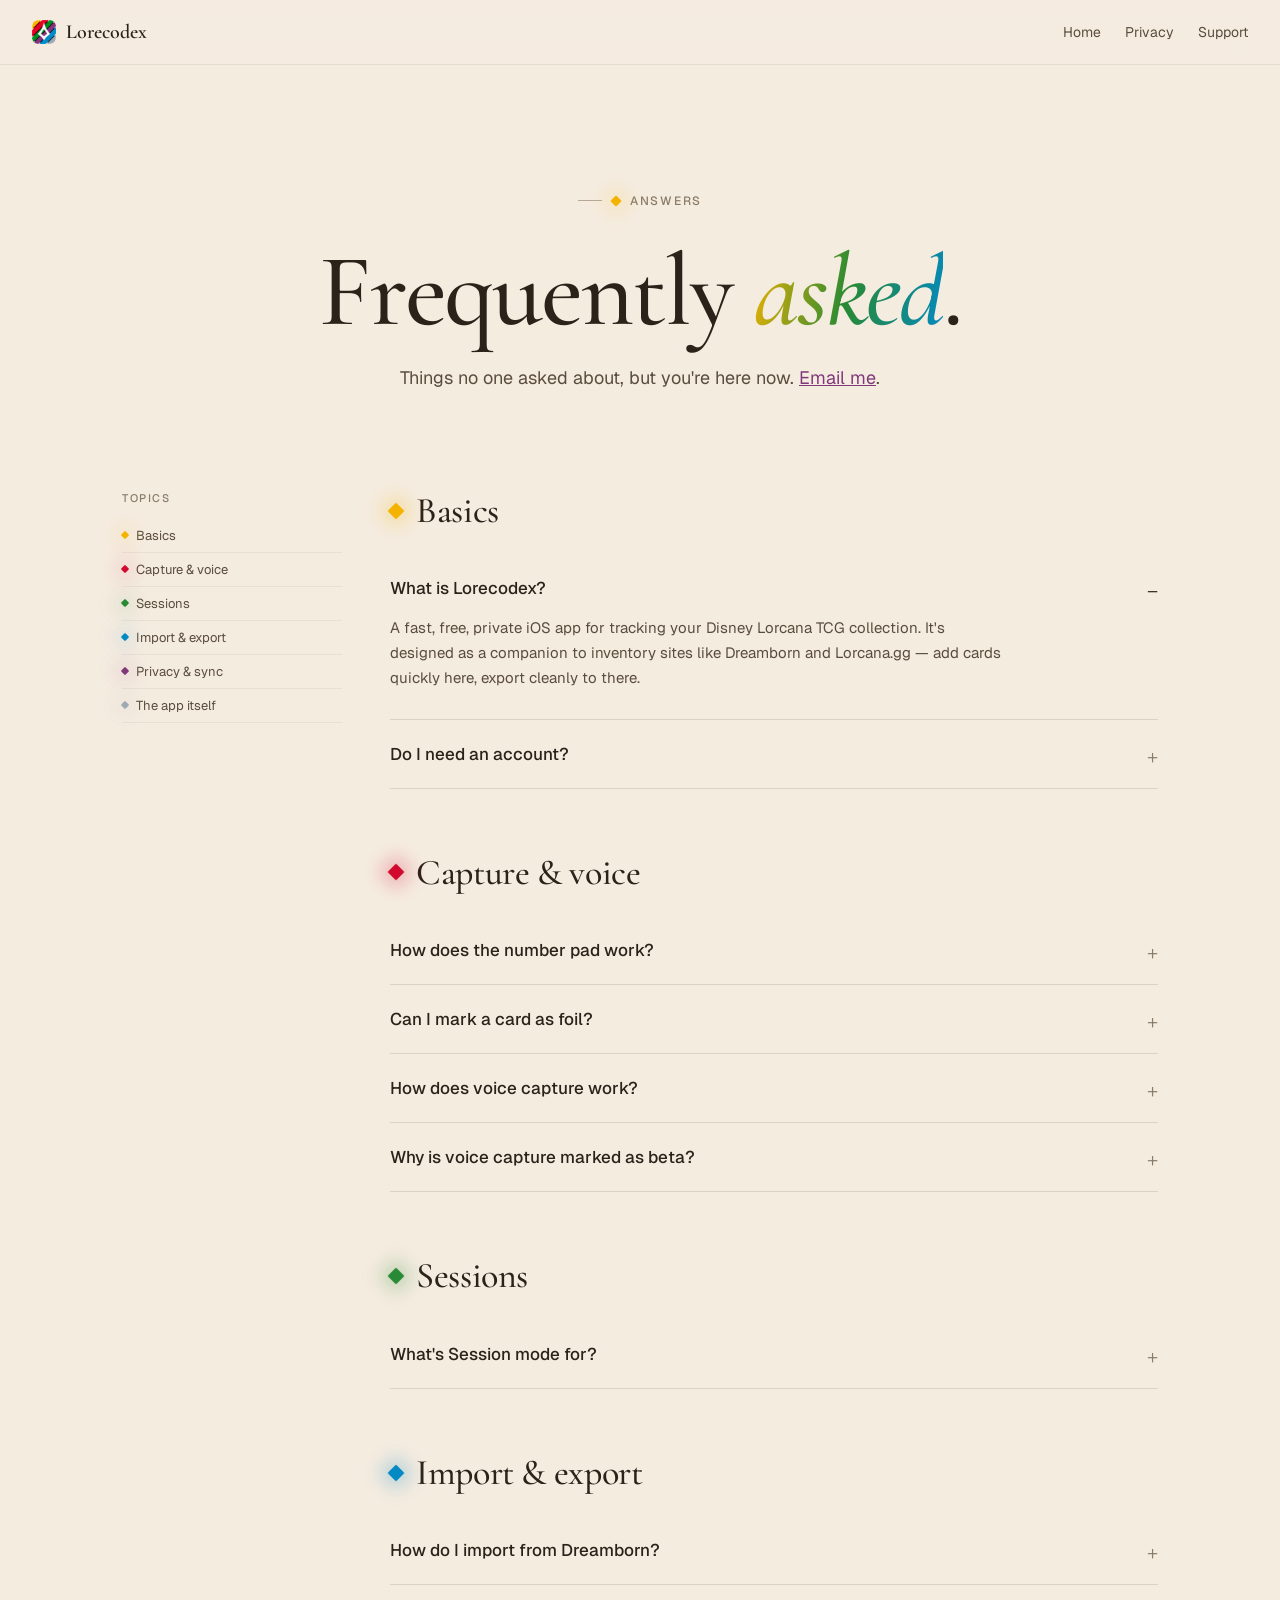
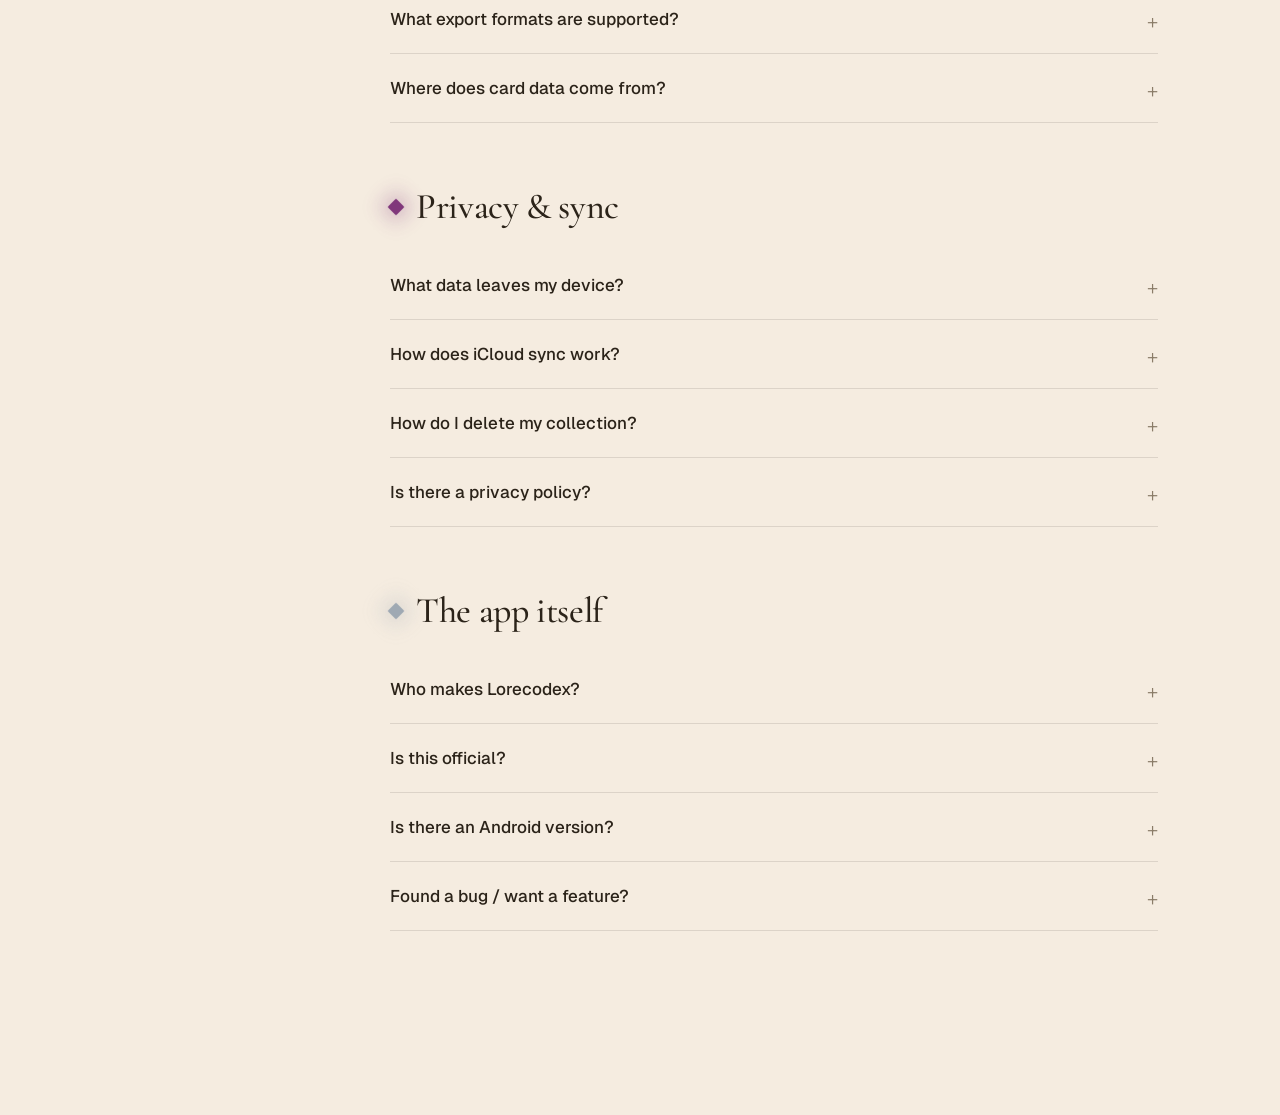
==== commit 40828715: "Update FAQ content and improve clarity" ====
--- a/faq.html
+++ b/faq.html
@@ -4,6 +4,7 @@
   <meta charset="utf-8" />
   <meta name="viewport" content="width=device-width, initial-scale=1" />
   <title>FAQ — Lorecodex</title>
+  <link rel="icon" type="image/x-icon" href="/assets/favicon.ico">
   <link rel="preconnect" href="https://fonts.googleapis.com">
   <link rel="preconnect" href="https://fonts.gstatic.com" crossorigin>
   <link href="https://fonts.googleapis.com/css2?family=Cormorant+Garamond:ital,wght@0,400;0,500;0,600;0,700;1,500&family=Geist:wght@300;400;500;600;700&family=Geist+Mono:wght@400;500&display=swap" rel="stylesheet">
@@ -128,7 +129,7 @@
   <section class="hero-faq">
     <div class="eyebrow" style="justify-content: center; color: var(--ink-body-3);"><span class="gem" style="color: var(--ink-amber); width: 8px; height: 8px;"></span> Answers</div>
     <h1 data-tw-heading>Frequently <em>asked</em>.</h1>
-    <p data-tw-intro>The stuff people write in about, answered before you have to. Can't find what you need? <a href="support.html" style="color: var(--ink-amethyst); text-decoration: underline;">Email me</a>.</p>
+    <p data-tw-intro>Things no one asked about, but you're here now. <a href="support.html" style="color: var(--ink-amethyst); text-decoration: underline;">Email me</a>.</p>
   </section>
 
   <div class="faq-layout">
@@ -148,27 +149,27 @@
         <details open data-tw-q="basics-0">
           <summary data-tw-sum="basics-0">What is Lorecodex?</summary>
           <div class="answer">
-            <p data-tw-ans="basics-0">A fast, private iOS app for tracking your Disney Lorcana TCG collection. It's designed as a companion to inventory sites like Dreamborn and Lorcana.gg — add cards quickly here, export cleanly to there.</p>
-          </div>
-        </details>
-        <details data-tw-q="basics-1">
+            <p data-tw-ans="basics-0">A fast, free, private iOS app for tracking your Disney Lorcana TCG collection. It's designed as a companion to inventory sites like Dreamborn and Lorcana.gg — add cards quickly here, export cleanly to there.</p>
+          </div>
+        </details>
+        <!-- <details data-tw-q="basics-1">
           <summary data-tw-sum="basics-1">Does it cost anything?</summary>
           <div class="answer">
             <p data-tw-ans="basics-1">No. Lorecodex is free. No in-app purchases, no subscriptions, no ads. Disney Lorcana's community code policy forbids charging for this kind of app, and that suits me fine.</p>
           </div>
-        </details>
+        </details> -->
         <details data-tw-q="basics-2">
           <summary data-tw-sum="basics-2">Do I need an account?</summary>
           <div class="answer">
             <p data-tw-ans="basics-2">No account, no sign-in. If you enable iCloud sync, that happens through your existing Apple ID — Lorecodex never sees it.</p>
           </div>
         </details>
-        <details data-tw-q="basics-3">
+        <!-- <details data-tw-q="basics-3">
           <summary data-tw-sum="basics-3">What devices does it run on?</summary>
           <div class="answer">
             <p data-tw-ans="basics-3">iPhone and iPad running iOS 17 or later. A Mac (Apple silicon) can run it via iPad compatibility, though it's designed for touch.</p>
           </div>
-        </details>
+        </details> -->
       </section>
 
       <section class="faq-section" id="capture" data-tw-sec="capture">
@@ -188,21 +189,21 @@
         <details data-tw-q="capture-2">
           <summary data-tw-sum="capture-2">How does voice capture work?</summary>
           <div class="answer">
-            <p data-tw-ans="capture-2">Tap the mic and say something like <code>"set 4, card 188, foil"</code>. Lorcana's six ink colors, set numbers, card numbers, and the word "foil" all parse into an entry. Speech recognition runs 100% on-device via Apple's Speech framework — nothing leaves your phone.</p>
+            <p data-tw-ans="capture-2">Tap the mic and say something like <code>"set 4, card 188, foil"</code>. Set numbers, card numbers, and the word "foil" all parse into an entry. Speech recognition runs 100% on-device via Apple's Speech framework — nothing leaves your phone. It's still a work in progress.</p>
           </div>
         </details>
         <details data-tw-q="capture-3">
           <summary data-tw-sum="capture-3">Why is voice capture marked as beta?</summary>
           <div class="answer">
-            <p data-tw-ans="capture-3">It's a fun way to add cards, but on-device models sometimes mishear. Every voice-added card gets an asterisk in your collection so you can spot-check later. If a phrase doesn't parse, it's held in Recents so you can tap to fix or dismiss it.</p>
-          </div>
-        </details>
-        <details data-tw-q="capture-4">
+            <p data-tw-ans="capture-3">It's a fun way to add cards, but on-device models sometimes mishear and my parsing code relies on speaking slowly and clearly. Every voice-added card gets an asterisk in your collection so you can spot-check later. If a phrase doesn't parse, it's held in Recents so you can tap to fix or dismiss it.</p>
+          </div>
+        </details>
+        <!-- <details data-tw-q="capture-4">
           <summary data-tw-sum="capture-4">What's the Recents list for?</summary>
           <div class="answer">
             <p data-tw-ans="capture-4">It shows the last captures, successful or failed, in order. Tap a failed entry to correct it. Useful for double-checking a pack rip without scrolling your whole collection.</p>
           </div>
-        </details>
+        </details> -->
       </section>
 
       <section class="faq-section" id="sessions" data-tw-sec="sessions">
@@ -213,12 +214,12 @@
             <p data-tw-ans="sessions-0">When you open new packs, you only want to share the new cards - not a re-export of your entire collection. Start a session, add cards as normal (they also go into your permanent collection), then end the session and export just that bundle.</p>
           </div>
         </details>
-        <details data-tw-q="sessions-1">
+        <!-- <details data-tw-q="sessions-1">
           <summary data-tw-sum="sessions-1">Can I have more than one session?</summary>
           <div class="answer">
             <p data-tw-ans="sessions-1">Sessions are one-at-a-time. End one and start another when you open new packs. Past session exports are kept as CSVs you can re-share from the Files app.</p>
           </div>
-        </details>
+        </details> -->
       </section>
 
       <section class="faq-section" id="imports" data-tw-sec="imports">
@@ -288,11 +289,11 @@
         <details data-tw-q="app-2">
           <summary data-tw-sum="app-2">Is there an Android version?</summary>
           <div class="answer">
-            <p data-tw-ans="app-2">No, and there probably won't be. Sorry!</p>
+            <p data-tw-ans="app-2">No. It's a lot of work, maybe one day.</p>
           </div>
         </details>
         <details data-tw-q="app-3">
-          <summary data-tw-sum="app-3">I found a bug / want a feature.</summary>
+          <summary data-tw-sum="app-3">Found a bug / want a feature?</summary>
           <div class="answer">
             <p data-tw-ans="app-3">Email <a href="mailto:lorecodex@aaronmfj.com">lorecodex@aaronmfj.com</a> or use the in-app feedback form. I read every one.</p>
           </div>
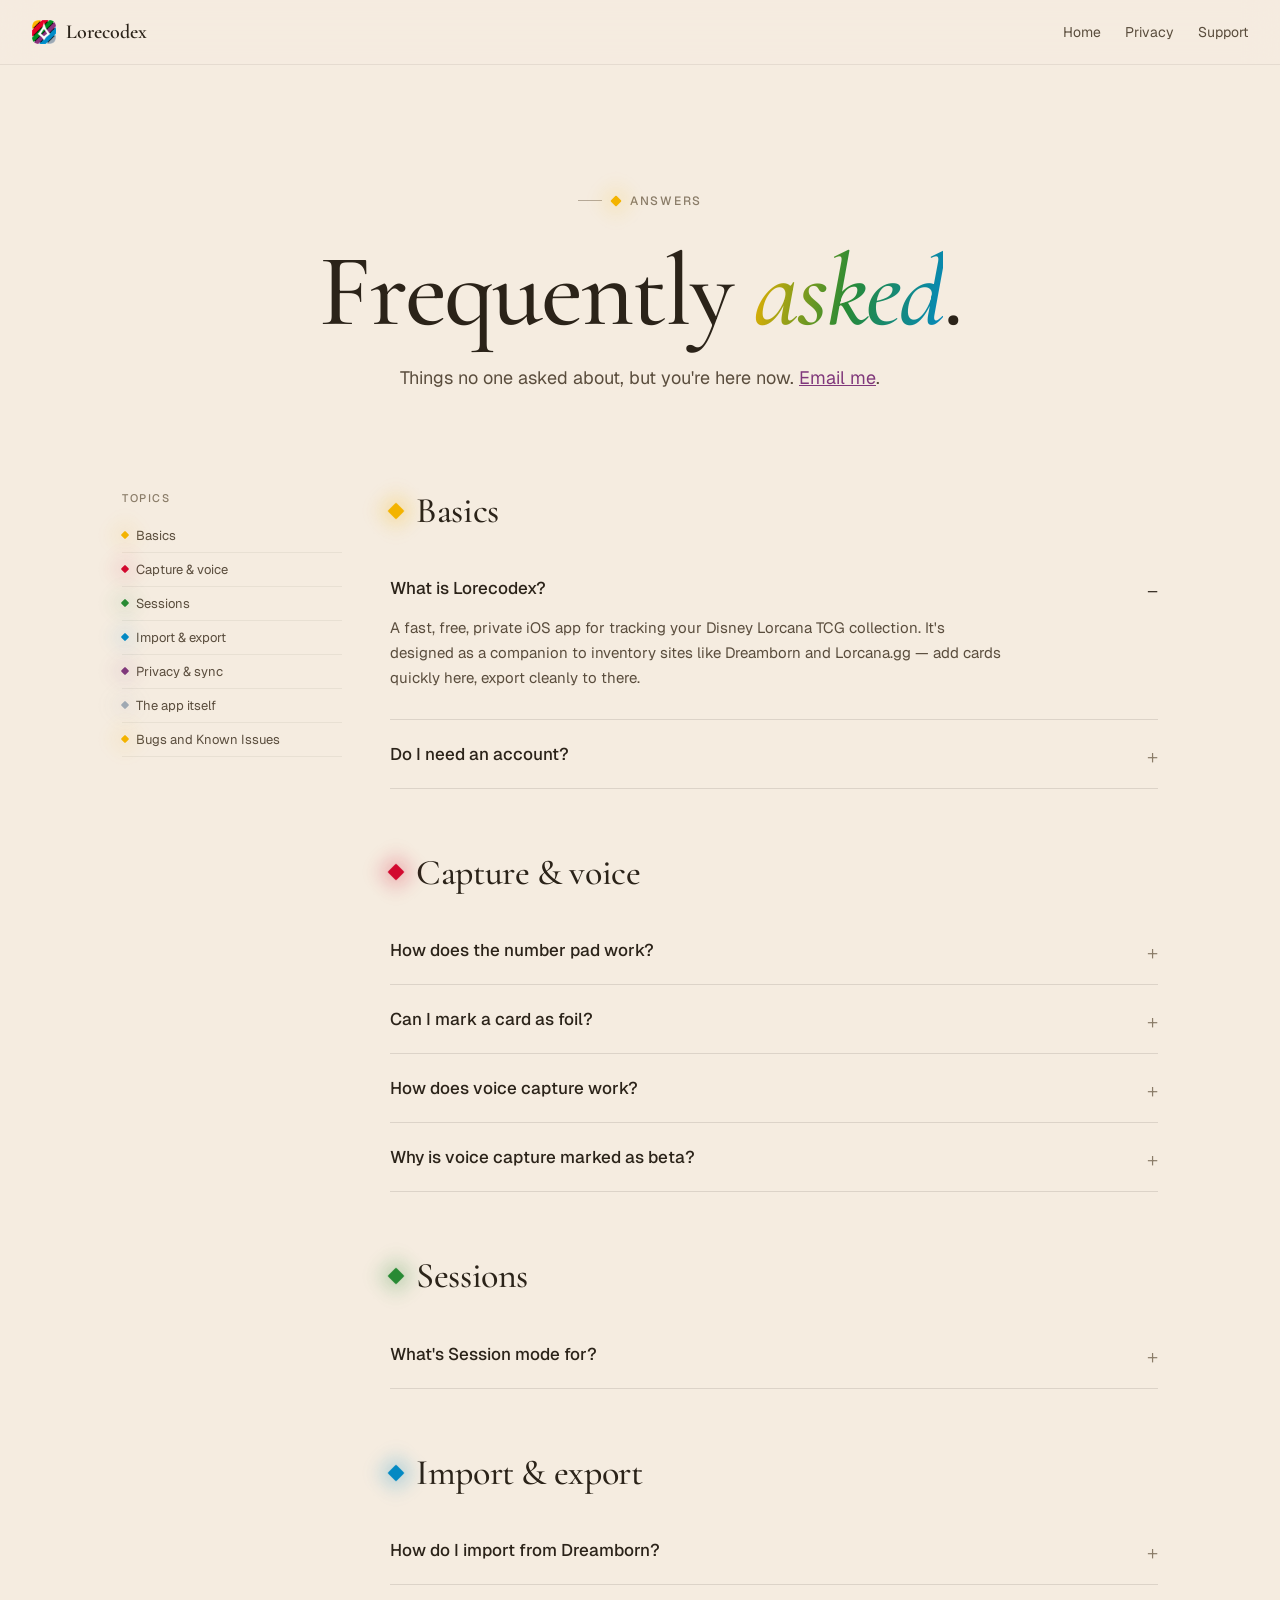
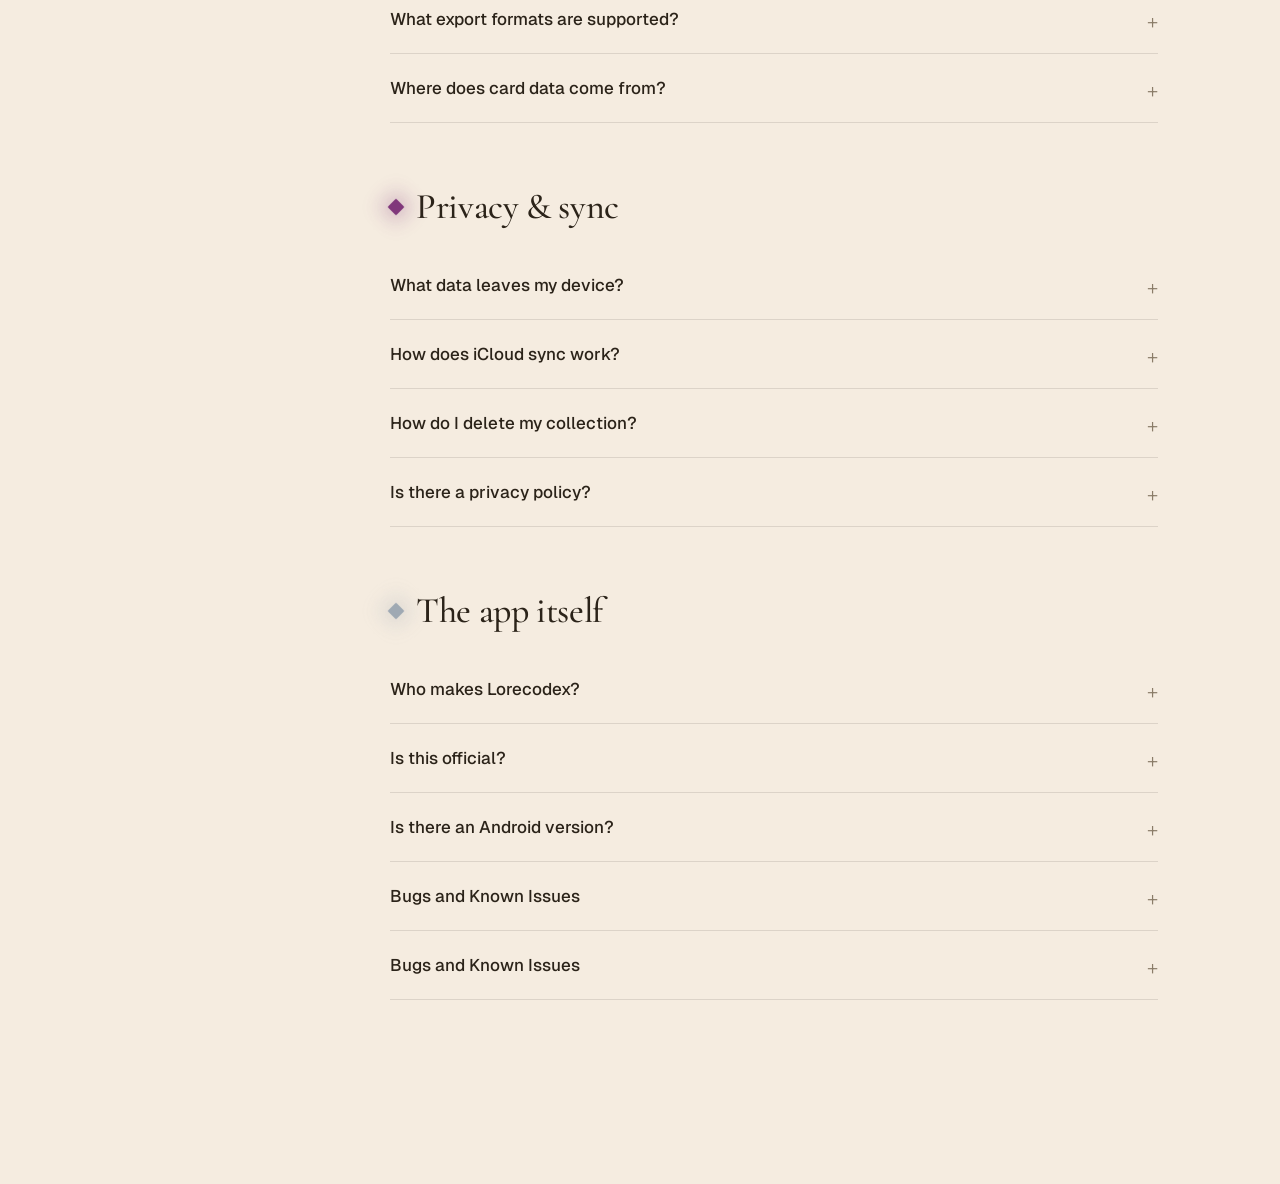
==== commit effb9daf: "Update faq.html" ====
--- a/faq.html
+++ b/faq.html
@@ -141,6 +141,7 @@
       <a href="#imports"><span class="gem" style="color: var(--ink-sapphire);"></span>Import &amp; export</a>
       <a href="#privacy-sync"><span class="gem" style="color: var(--ink-amethyst);"></span>Privacy &amp; sync</a>
       <a href="#app"><span class="gem" style="color: var(--ink-steel);"></span>The app itself</a>
+      <a href="#bugs"><span class="gem" style="color: var(--ink-amber);"></span>Bugs and Known Issues</a>
     </aside>
 
     <main>
@@ -296,6 +297,12 @@
           <summary data-tw-sum="app-3">Found a bug / want a feature?</summary>
           <div class="answer">
             <p data-tw-ans="app-3">Email <a href="mailto:lorecodex@aaronmfj.com">lorecodex@aaronmfj.com</a> or use the in-app feedback form. I read every one.</p>
+          </div>
+        </details>
+              <details data-tw-q="app-3">
+          <summary data-tw-sum="app-3">Bugs and Known Issues</summary>
+          <div class="answer">
+            <p data-tw-ans="app-3">Exporting to Dreamborn does not support promo cards. Dreamborn's way of handling promo cards is funky. Still working on it.</p>
           </div>
         </details>
       </section>
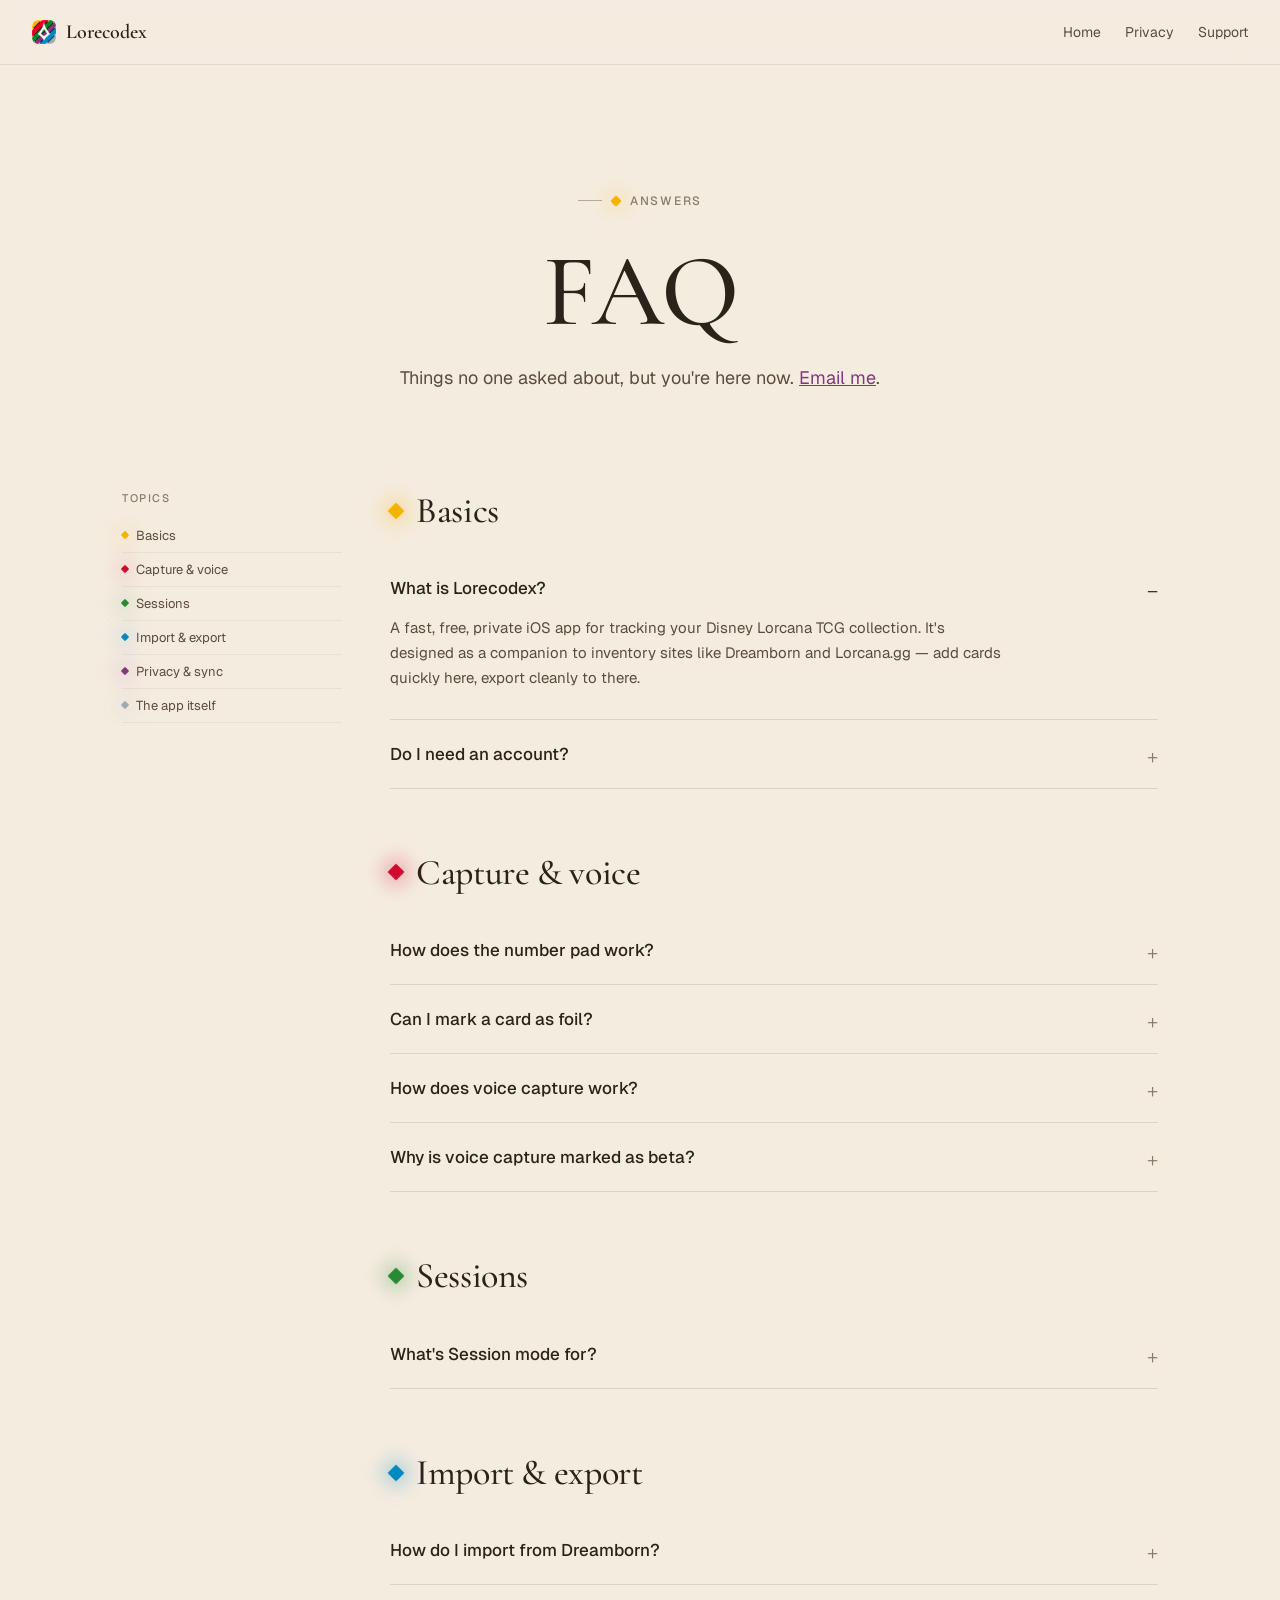
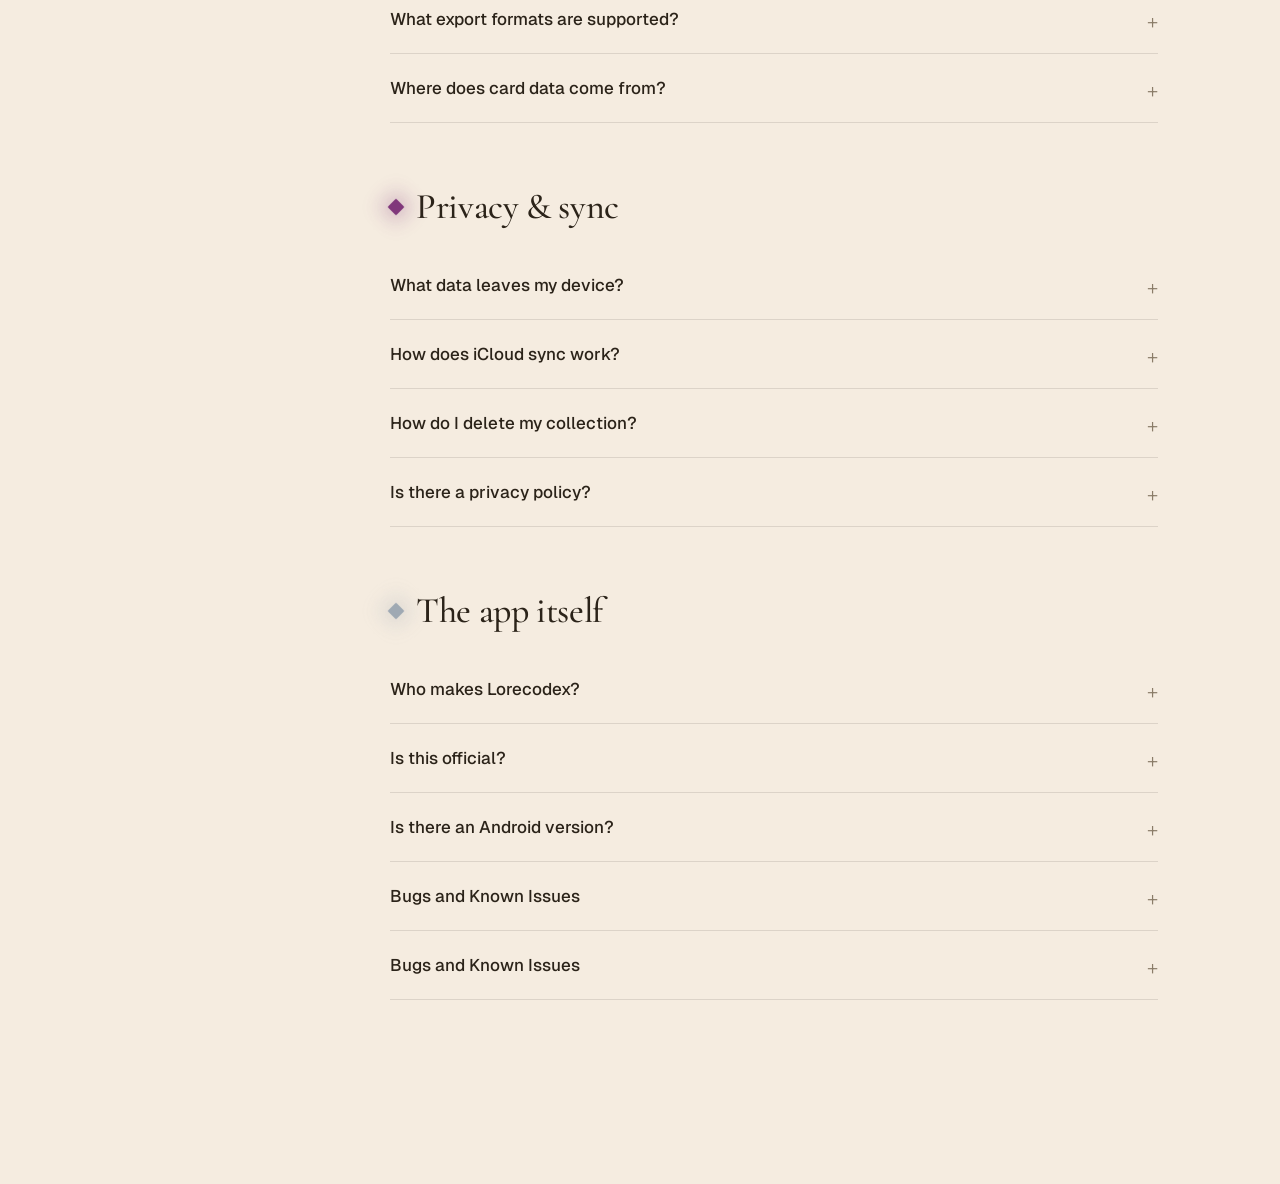
==== commit 289cc92f: "Update FAQ section heading and remove bugs link" ====
--- a/faq.html
+++ b/faq.html
@@ -128,7 +128,7 @@
 
   <section class="hero-faq">
     <div class="eyebrow" style="justify-content: center; color: var(--ink-body-3);"><span class="gem" style="color: var(--ink-amber); width: 8px; height: 8px;"></span> Answers</div>
-    <h1 data-tw-heading>Frequently <em>asked</em>.</h1>
+    <h1 data-tw-heading> FAQ </h1>
     <p data-tw-intro>Things no one asked about, but you're here now. <a href="support.html" style="color: var(--ink-amethyst); text-decoration: underline;">Email me</a>.</p>
   </section>
 
@@ -141,7 +141,7 @@
       <a href="#imports"><span class="gem" style="color: var(--ink-sapphire);"></span>Import &amp; export</a>
       <a href="#privacy-sync"><span class="gem" style="color: var(--ink-amethyst);"></span>Privacy &amp; sync</a>
       <a href="#app"><span class="gem" style="color: var(--ink-steel);"></span>The app itself</a>
-      <a href="#bugs"><span class="gem" style="color: var(--ink-amber);"></span>Bugs and Known Issues</a>
+      <!-- <a href="#bugs"><span class="gem" style="color: var(--ink-amber);"></span>Bugs and Known Issues</a> -->
     </aside>
 
     <main>
@@ -302,7 +302,8 @@
               <details data-tw-q="app-3">
           <summary data-tw-sum="app-3">Bugs and Known Issues</summary>
           <div class="answer">
-            <p data-tw-ans="app-3">Exporting to Dreamborn does not support promo cards. Dreamborn's way of handling promo cards is funky. Still working on it.</p>
+            <p data-tw-ans="app-3">-Exporting to Dreamborn does not support promo cards. Dreamborn's way of handling promo cards is funky. Still working on it.</p>
+          <p>-Session Mode: sessions export everything recorded in a session, even if you remove it out of collection. Later updates will include better session tools.</p>
           </div>
         </details>
       </section>
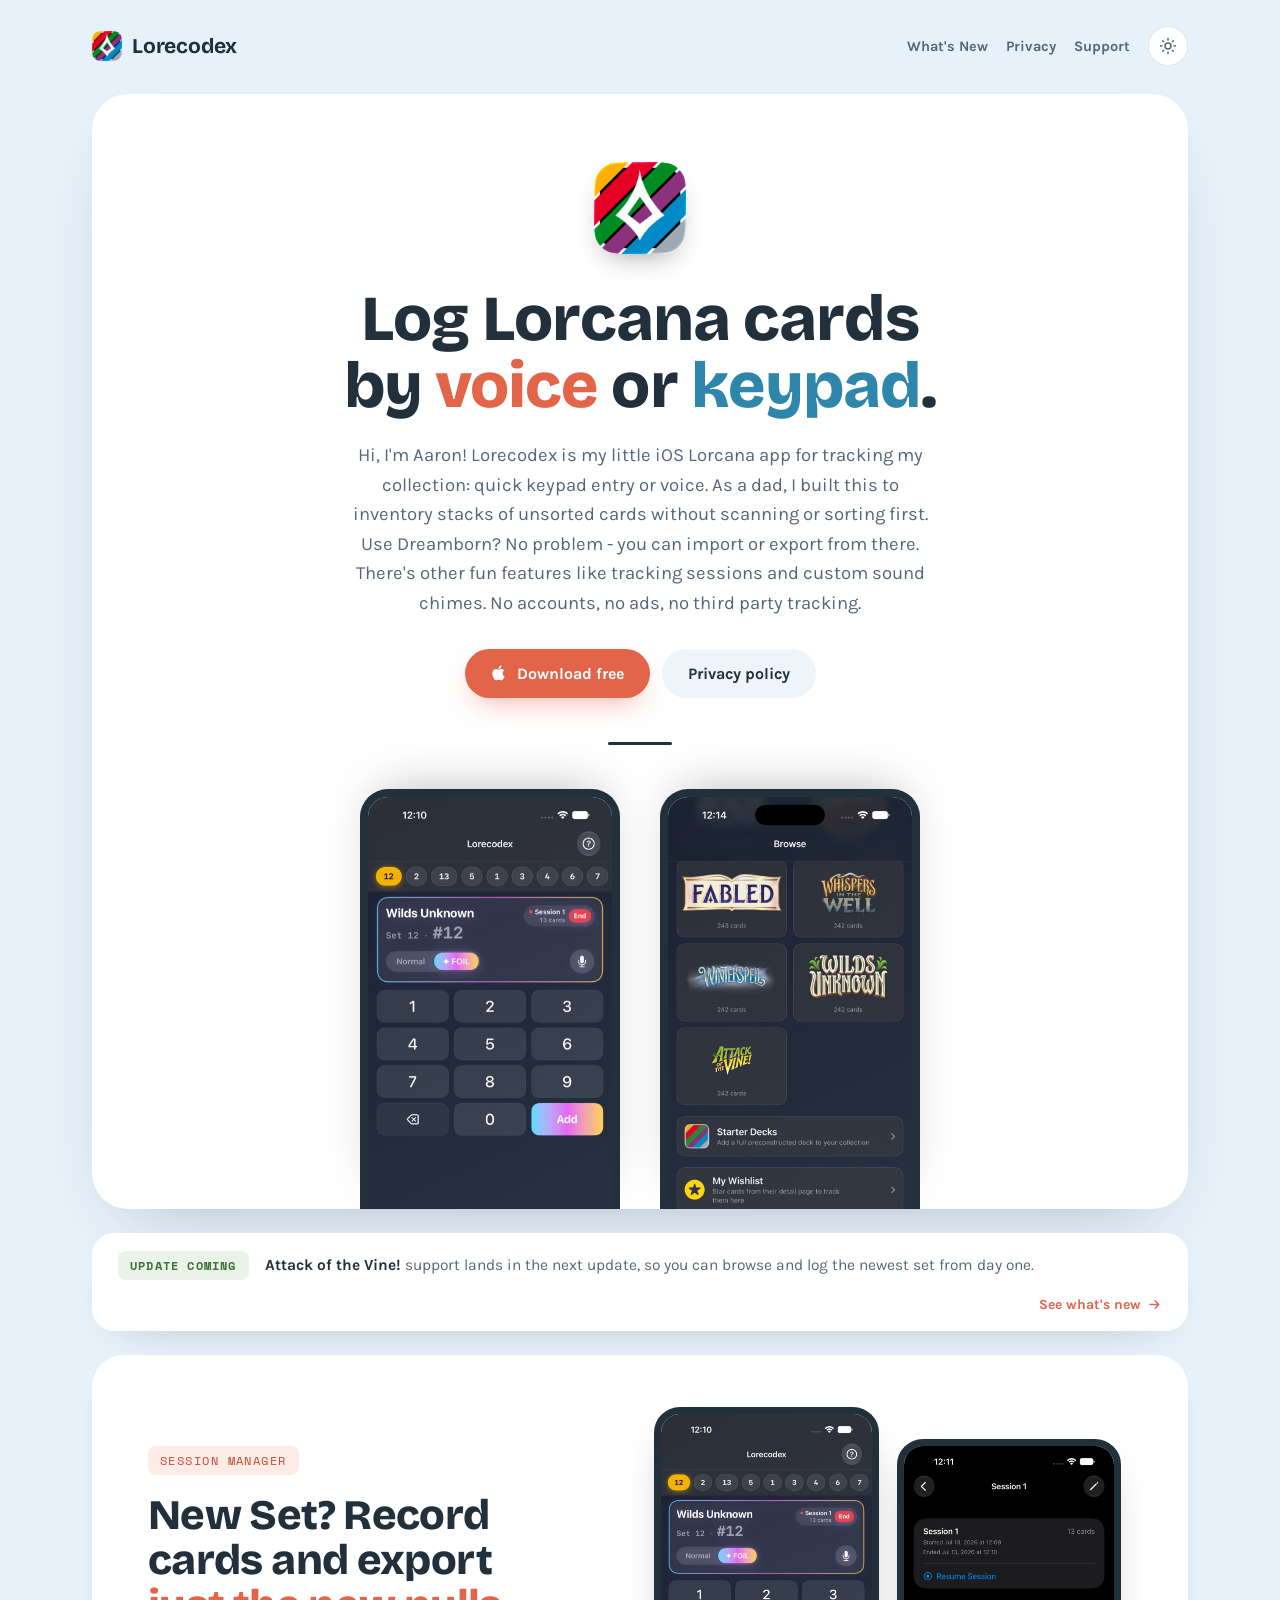
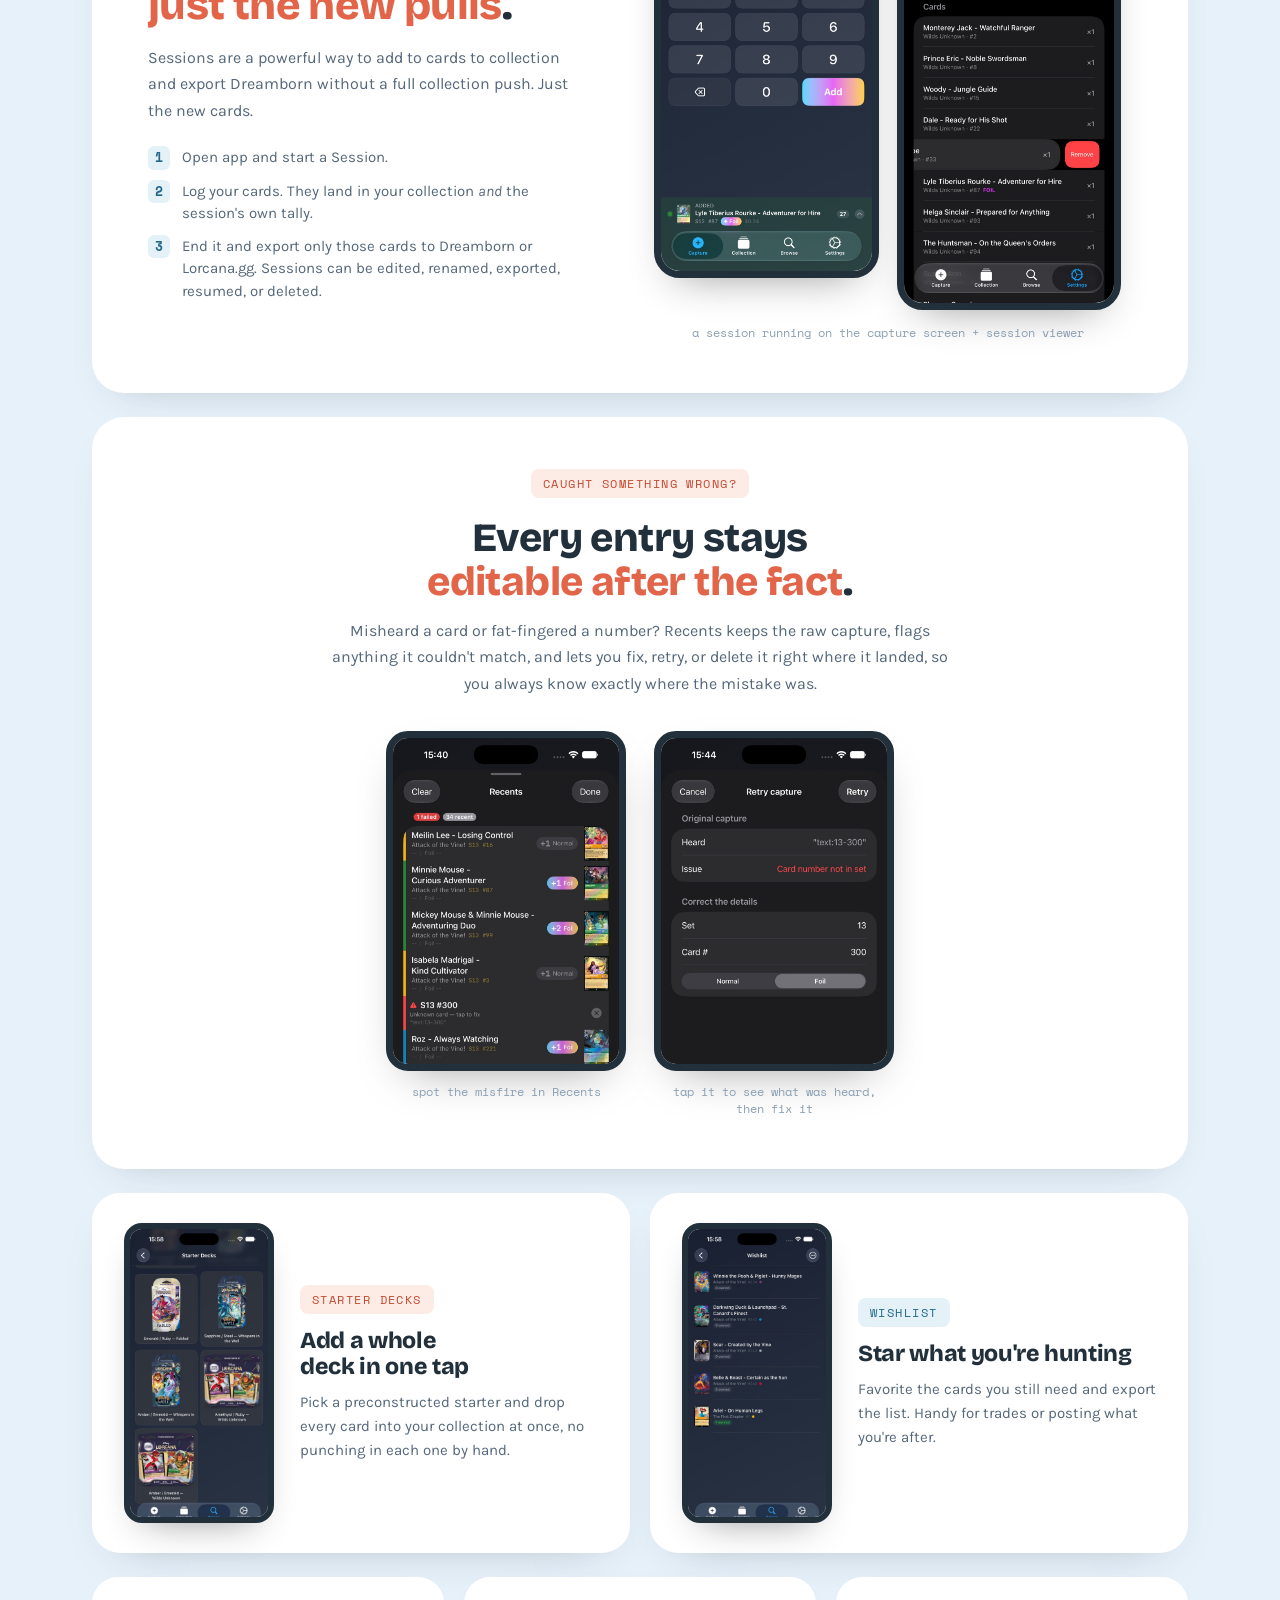
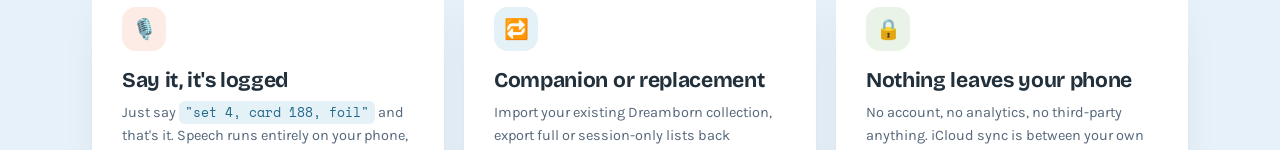
==== commit 48fed9e6: "Site redesign: Pale Sky theme, What's New release timeline, dark mode Full redesign from the Claude " ====
--- a/faq.html
+++ b/faq.html
@@ -3,558 +3,15 @@
 <head>
   <meta charset="utf-8" />
   <meta name="viewport" content="width=device-width, initial-scale=1" />
-  <title>FAQ — Lorecodex</title>
-  <link rel="icon" type="image/x-icon" href="/assets/favicon.ico">
-  <link rel="preconnect" href="https://fonts.googleapis.com">
-  <link rel="preconnect" href="https://fonts.gstatic.com" crossorigin>
-  <link href="https://fonts.googleapis.com/css2?family=Cormorant+Garamond:ital,wght@0,400;0,500;0,600;0,700;1,500&family=Geist:wght@300;400;500;600;700&family=Geist+Mono:wght@400;500&display=swap" rel="stylesheet">
-  <link rel="stylesheet" href="shared.css">
+  <title>Lorecodex</title>
+  <meta http-equiv="refresh" content="0; url=index.html" />
+  <link rel="canonical" href="https://lorecodex.aaronmfj.com/" />
   <style>
-    body { background: var(--cream); color: var(--ink-body); }
-    .doc-nav {
-      position: sticky; top: 0; z-index: 20;
-      display: flex; align-items: center; justify-content: space-between;
-      padding: 20px 32px;
-      background: rgba(245, 236, 224, 0.85);
-      backdrop-filter: blur(16px);
-      border-bottom: 1px solid rgba(43,35,25,0.08);
-    }
-    .doc-nav .brand { display: flex; align-items: center; gap: 10px; font-family: var(--font-display); font-size: 20px; font-weight: 600; color: var(--ink-body); }
-    .doc-nav .brand img { width: 24px; height: 24px; border-radius: 5px; }
-    .doc-nav .links { display: flex; gap: 24px; font-size: 14px; color: var(--ink-body-2); }
-    .doc-nav .links a:hover { color: var(--ink-body); }
-
-    .hero-faq { padding: 120px 32px 60px; text-align: center; }
-    .hero-faq h1 {
-      font-family: var(--font-display); font-weight: 500;
-      font-size: clamp(56px, 8vw, 112px); line-height: .95;
-      letter-spacing: -0.02em; margin: 16px 0 24px;
-    }
-    .hero-faq h1 em {
-      font-style: italic;
-      background: linear-gradient(100deg, var(--ink-amber), var(--ink-emerald), var(--ink-sapphire));
-      -webkit-background-clip: text; background-clip: text; color: transparent;
-    }
-    .hero-faq p { max-width: 52ch; margin: 0 auto; font-size: 18px; line-height: 1.5; color: var(--ink-body-2); }
-
-    .faq-layout {
-      max-width: 1100px;
-      margin: 40px auto 120px;
-      padding: 0 32px;
-      display: grid;
-      grid-template-columns: 220px 1fr;
-      gap: 48px;
-    }
-    @media (max-width: 800px) { .faq-layout { grid-template-columns: 1fr; } }
-
-    .faq-toc {
-      position: sticky;
-      top: 100px;
-      align-self: flex-start;
-      font-size: 13px;
-    }
-    .faq-toc h4 { font-family: var(--font-body); font-size: 11px; text-transform: uppercase; letter-spacing: .14em; color: var(--ink-body-3); margin-bottom: 14px; font-weight: 500; }
-    .faq-toc a { display: flex; align-items: center; gap: 8px; padding: 8px 0; color: var(--ink-body-2); border-bottom: 1px solid rgba(43,35,25,0.06); }
-    .faq-toc a:hover { color: var(--ink-body); }
-    .faq-toc a .gem { width: 6px; height: 6px; }
-
-    .faq-section { margin-bottom: 64px; scroll-margin-top: 100px; }
-    .faq-section h2 {
-      font-family: var(--font-display); font-weight: 500;
-      font-size: 36px; line-height: 1.1;
-      margin: 0 0 24px;
-      display: flex; align-items: center; gap: 14px;
-    }
-    .faq-section h2 .gem { width: 12px; height: 12px; }
-
-    details {
-      border-bottom: 1px solid rgba(43,35,25,0.12);
-      padding: 20px 0;
-    }
-    details[open] { padding-bottom: 28px; }
-    details summary {
-      font-family: var(--font-body);
-      font-size: 17px;
-      font-weight: 500;
-      cursor: pointer;
-      list-style: none;
-      display: flex;
-      justify-content: space-between;
-      align-items: center;
-      gap: 20px;
-      color: var(--ink-body);
-    }
-    details summary::-webkit-details-marker { display: none; }
-    details summary::after {
-      content: "+";
-      font-family: var(--font-display);
-      font-size: 28px;
-      line-height: 1;
-      color: var(--ink-body-3);
-      transition: transform .2s ease, color .2s ease;
-    }
-    details[open] summary::after { content: "−"; color: var(--ink-body); }
-    details .answer {
-      margin-top: 14px;
-      font-size: 15px;
-      line-height: 1.65;
-      color: var(--ink-body-2);
-      max-width: 62ch;
-    }
-    details .answer p { margin: 0 0 12px; }
-    details .answer p:last-child { margin-bottom: 0; }
-    details .answer a { color: var(--ink-amethyst); text-decoration: underline; text-decoration-color: rgba(128,56,123,.3); text-underline-offset: 3px; }
-    details .answer code {
-      font-family: var(--font-mono);
-      font-size: 13px;
-      background: rgba(43,35,25,0.06);
-      padding: 2px 6px;
-      border-radius: 4px;
-    }
+    body { background: #0f0b09; color: #f5ecd9; font-family: system-ui, sans-serif; display: grid; place-items: center; min-height: 100vh; margin: 0; }
+    a { color: #F3B300; }
   </style>
 </head>
-<body data-screen-label="faq">
-  <nav class="doc-nav">
-    <a class="brand" href="index.html">
-      <img src="assets/app-icon.png" alt=""/>
-      Lorecodex
-    </a>
-    <div class="links">
-      <a href="index.html">Home</a>
-      <a href="privacy.html">Privacy</a>
-      <a href="support.html">Support</a>
-    </div>
-  </nav>
-
-  <section class="hero-faq">
-    <div class="eyebrow" style="justify-content: center; color: var(--ink-body-3);"><span class="gem" style="color: var(--ink-amber); width: 8px; height: 8px;"></span> Answers</div>
-    <h1 data-tw-heading> FAQ </h1>
-    <p data-tw-intro>Things no one asked about, but you're here now. <a href="support.html" style="color: var(--ink-amethyst); text-decoration: underline;">Email me</a>.</p>
-  </section>
-
-  <div class="faq-layout">
-    <aside class="faq-toc">
-      <h4>Topics</h4>
-      <a href="#basics"><span class="gem" style="color: var(--ink-amber);"></span>Basics</a>
-      <a href="#capture"><span class="gem" style="color: var(--ink-ruby);"></span>Capture &amp; voice</a>
-      <a href="#sessions"><span class="gem" style="color: var(--ink-emerald);"></span>Sessions</a>
-      <a href="#imports"><span class="gem" style="color: var(--ink-sapphire);"></span>Import &amp; export</a>
-      <a href="#privacy-sync"><span class="gem" style="color: var(--ink-amethyst);"></span>Privacy &amp; sync</a>
-      <a href="#app"><span class="gem" style="color: var(--ink-steel);"></span>The app itself</a>
-      <!-- <a href="#bugs"><span class="gem" style="color: var(--ink-amber);"></span>Bugs and Known Issues</a> -->
-    </aside>
-
-    <main>
-      <section class="faq-section" id="basics" data-tw-sec="basics">
-        <h2 data-tw-sec-title="basics"><span class="gem" style="color: var(--ink-amber);"></span>Basics</h2>
-        <details open data-tw-q="basics-0">
-          <summary data-tw-sum="basics-0">What is Lorecodex?</summary>
-          <div class="answer">
-            <p data-tw-ans="basics-0">A fast, free, private iOS app for tracking your Disney Lorcana TCG collection. It's designed as a companion to inventory sites like Dreamborn and Lorcana.gg — add cards quickly here, export cleanly to there.</p>
-          </div>
-        </details>
-        <!-- <details data-tw-q="basics-1">
-          <summary data-tw-sum="basics-1">Does it cost anything?</summary>
-          <div class="answer">
-            <p data-tw-ans="basics-1">No. Lorecodex is free. No in-app purchases, no subscriptions, no ads. Disney Lorcana's community code policy forbids charging for this kind of app, and that suits me fine.</p>
-          </div>
-        </details> -->
-        <details data-tw-q="basics-2">
-          <summary data-tw-sum="basics-2">Do I need an account?</summary>
-          <div class="answer">
-            <p data-tw-ans="basics-2">No account, no sign-in. If you enable iCloud sync, that happens through your existing Apple ID — Lorecodex never sees it.</p>
-          </div>
-        </details>
-        <!-- <details data-tw-q="basics-3">
-          <summary data-tw-sum="basics-3">What devices does it run on?</summary>
-          <div class="answer">
-            <p data-tw-ans="basics-3">iPhone and iPad running iOS 17 or later. A Mac (Apple silicon) can run it via iPad compatibility, though it's designed for touch.</p>
-          </div>
-        </details> -->
-      </section>
-
-      <section class="faq-section" id="capture" data-tw-sec="capture">
-        <h2 data-tw-sec-title="capture"><span class="gem" style="color: var(--ink-ruby);"></span>Capture &amp; voice</h2>
-        <details data-tw-q="capture-0">
-          <summary data-tw-sum="capture-0">How does the number pad work?</summary>
-          <div class="answer">
-            <p data-tw-ans="capture-0">There are two selectors. The horizontal row at the top is the <strong>set</strong>; the grid is the <strong>card number</strong>. Pick a set once, then type card numbers and hit Add. Set stays selected until you change it — perfect for ripping a pack from one set.</p>
-          </div>
-        </details>
-        <details data-tw-q="capture-1">
-          <summary data-tw-sum="capture-1">Can I mark a card as foil?</summary>
-          <div class="answer">
-            <p data-tw-ans="capture-1">Yes — there's a Normal/Foil toggle above the pad. Voice capture also understands "foil" at the end of a phrase.</p>
-          </div>
-        </details>
-        <details data-tw-q="capture-2">
-          <summary data-tw-sum="capture-2">How does voice capture work?</summary>
-          <div class="answer">
-            <p data-tw-ans="capture-2">Tap the mic and say something like <code>"set 4, card 188, foil"</code>. Set numbers, card numbers, and the word "foil" all parse into an entry. Speech recognition runs 100% on-device via Apple's Speech framework — nothing leaves your phone. It's still a work in progress.</p>
-          </div>
-        </details>
-        <details data-tw-q="capture-3">
-          <summary data-tw-sum="capture-3">Why is voice capture marked as beta?</summary>
-          <div class="answer">
-            <p data-tw-ans="capture-3">It's a fun way to add cards, but on-device models sometimes mishear and my parsing code relies on speaking slowly and clearly. Every voice-added card gets an asterisk in your collection so you can spot-check later. If a phrase doesn't parse, it's held in Recents so you can tap to fix or dismiss it.</p>
-          </div>
-        </details>
-        <!-- <details data-tw-q="capture-4">
-          <summary data-tw-sum="capture-4">What's the Recents list for?</summary>
-          <div class="answer">
-            <p data-tw-ans="capture-4">It shows the last captures, successful or failed, in order. Tap a failed entry to correct it. Useful for double-checking a pack rip without scrolling your whole collection.</p>
-          </div>
-        </details> -->
-      </section>
-
-      <section class="faq-section" id="sessions" data-tw-sec="sessions">
-        <h2 data-tw-sec-title="sessions"><span class="gem" style="color: var(--ink-emerald);"></span>Sessions</h2>
-        <details data-tw-q="sessions-0">
-          <summary data-tw-sum="sessions-0">What's Session mode for?</summary>
-          <div class="answer">
-            <p data-tw-ans="sessions-0">When you open new packs, you only want to share the new cards - not a re-export of your entire collection. Start a session, add cards as normal (they also go into your permanent collection), then end the session and export just that bundle.</p>
-          </div>
-        </details>
-        <!-- <details data-tw-q="sessions-1">
-          <summary data-tw-sum="sessions-1">Can I have more than one session?</summary>
-          <div class="answer">
-            <p data-tw-ans="sessions-1">Sessions are one-at-a-time. End one and start another when you open new packs. Past session exports are kept as CSVs you can re-share from the Files app.</p>
-          </div>
-        </details> -->
-      </section>
-
-      <section class="faq-section" id="imports" data-tw-sec="imports">
-        <h2 data-tw-sec-title="imports"><span class="gem" style="color: var(--ink-sapphire);"></span>Import &amp; export</h2>
-        <details data-tw-q="imports-0">
-          <summary data-tw-sum="imports-0">How do I import from Dreamborn?</summary>
-          <div class="answer">
-            <p data-tw-ans="imports-0">Export your collection from Dreamborn as <strong>Bulk CSV</strong>, then in Lorecodex go to <em>Settings → Import Collection</em> and pick the file. Counts and foils are rebuilt from the file exactly.</p>
-          </div>
-        </details>
-        <details data-tw-q="imports-1">
-          <summary data-tw-sum="imports-1">What export formats are supported?</summary>
-          <div class="answer">
-            <p data-tw-ans="imports-1">Dreamborn Bulk CSV and Lorcana.gg formats. Scope can be <em>full collection</em> or <em>current session only</em>. Exports use iOS's share sheet — save to Files, email it, upload to iCloud Drive, whatever you like.</p>
-          </div>
-        </details>
-        <details data-tw-q="imports-2">
-          <summary data-tw-sum="imports-2">Where does card data come from?</summary>
-          <div class="answer">
-            <p data-tw-ans="imports-2">The <a href="https://lorcast.com" target="_blank" rel="noopener">Lorcast API</a>. Lorecodex makes read-only requests using set and card identifiers only — no account info, no personal data.</p>
-          </div>
-        </details>
-      </section>
-
-      <section class="faq-section" id="privacy-sync" data-tw-sec="privacy-sync">
-        <h2 data-tw-sec-title="privacy-sync"><span class="gem" style="color: var(--ink-amethyst);"></span>Privacy &amp; sync</h2>
-        <details data-tw-q="privacy-sync-0">
-          <summary data-tw-sum="privacy-sync-0">What data leaves my device?</summary>
-          <div class="answer">
-            <p data-tw-ans="privacy-sync-0">Only two things, both voluntary: (1) set/card ID lookups to Lorcast for card data; (2) feedback messages, if you send them through the in-app form. No analytics, no crash reporters, no third-party SDKs, no audio.</p>
-          </div>
-        </details>
-        <details data-tw-q="privacy-sync-1">
-          <summary data-tw-sum="privacy-sync-1">How does iCloud sync work?</summary>
-          <div class="answer">
-            <p data-tw-ans="privacy-sync-1">If enabled, your collection syncs across your devices through Apple's CloudKit in your private iCloud container. I can't see it. To turn it off, use iOS Settings → Apple ID → iCloud → Lorecodex.</p>
-          </div>
-        </details>
-        <details data-tw-q="privacy-sync-2">
-          <summary data-tw-sum="privacy-sync-2">How do I delete my collection?</summary>
-          <div class="answer">
-            <p data-tw-ans="privacy-sync-2">In Lorecodex, open <em>Settings → "Banish Entire Collection"</em>. If you also use iCloud, remove the Lorecodex iCloud data from iOS Settings → Apple ID → iCloud → Manage Storage.</p>
-          </div>
-        </details>
-        <details data-tw-q="privacy-sync-3">
-          <summary data-tw-sum="privacy-sync-3">Is there a privacy policy?</summary>
-          <div class="answer">
-            <p data-tw-ans="privacy-sync-3">Yes — <a href="privacy.html">right here</a>.</p>
-          </div>
-        </details>
-      </section>
-
-      <section class="faq-section" id="app" data-tw-sec="app">
-        <h2 data-tw-sec-title="app"><span class="gem" style="color: var(--ink-steel);"></span>The app itself</h2>
-        <details data-tw-q="app-0">
-          <summary data-tw-sum="app-0">Who makes Lorecodex?</summary>
-          <div class="answer">
-            <p data-tw-ans="app-0">Aaron Jones, as a hobby project. It's not a company, not a service, not a startup. Just a tool I wanted for my own collection and figured others might want too.</p>
-          </div>
-        </details>
-        <details data-tw-q="app-1">
-          <summary data-tw-sum="app-1">Is this official?</summary>
-          <div class="answer">
-            <p data-tw-ans="app-1">No. Lorecodex is a fan app made under <a href="https://cdn.ravensburger.com/lorcana/community-code-en" target="_blank" rel="noopener">Ravensburger's Community Code Policy</a>. It's not published, endorsed, or approved by Disney or Ravensburger. For official Lorcana info, visit <a href="https://www.disneylorcana.com/en-US/" target="_blank" rel="noopener">disneylorcana.com</a>.</p>
-          </div>
-        </details>
-        <details data-tw-q="app-2">
-          <summary data-tw-sum="app-2">Is there an Android version?</summary>
-          <div class="answer">
-            <p data-tw-ans="app-2">No. It's a lot of work, maybe one day.</p>
-          </div>
-        </details>
-        <details data-tw-q="app-3">
-          <summary data-tw-sum="app-3">Found a bug / want a feature?</summary>
-          <div class="answer">
-            <p data-tw-ans="app-3">Email <a href="mailto:lorecodex@aaronmfj.com">lorecodex@aaronmfj.com</a> or use the in-app feedback form. I read every one.</p>
-          </div>
-        </details>
-              <details data-tw-q="app-3">
-          <summary data-tw-sum="app-3">Bugs and Known Issues</summary>
-          <div class="answer">
-            <p data-tw-ans="app-3">-Exporting to Dreamborn does not support promo cards. Dreamborn's way of handling promo cards is funky. Still working on it.</p>
-          <p>-Session Mode: sessions export everything recorded in a session, even if you remove it out of collection. Later updates will include better session tools.</p>
-          </div>
-        </details>
-      </section>
-    </main>
-  </div>
-  <!-- ───── TWEAKS ───── -->
-  <script>
-  (function(){
-    // Collect all editable nodes + section/question ids
-    const h1 = document.querySelector('[data-tw-heading]');
-    const intro = document.querySelector('[data-tw-intro]');
-    const secTitles = Array.from(document.querySelectorAll('[data-tw-sec-title]'));
-    const summaries = Array.from(document.querySelectorAll('[data-tw-sum]'));
-    const answers = Array.from(document.querySelectorAll('[data-tw-ans]'));
-    const sections = Array.from(document.querySelectorAll('[data-tw-sec]'));
-    const questions = Array.from(document.querySelectorAll('[data-tw-q]'));
-
-    const sectionOrder = sections.map(s => s.getAttribute('data-tw-sec'));
-    const SECTION_LABELS = {
-      'basics':       'Basics',
-      'capture':      'Capture & voice',
-      'sessions':     'Sessions',
-      'imports':      'Import & export',
-      'privacy-sync': 'Privacy & sync',
-      'app':          'The app itself'
-    };
-
-    // Build defaults map: heading, intro, per-section title, per-question summary & answer, visibility toggles
-    const defaults = {};
-    defaults.heading = h1 ? h1.innerHTML : '';
-    defaults.intro = intro ? intro.innerHTML : '';
-    secTitles.forEach(el => {
-      const sid = el.getAttribute('data-tw-sec-title');
-      defaults['sec_title__' + sid] = el.innerHTML;
-      defaults['show_sec__' + sid] = true;
-    });
-    summaries.forEach(el => { defaults['sum__' + el.getAttribute('data-tw-sum')] = el.innerHTML; });
-    answers.forEach(el => { defaults['ans__' + el.getAttribute('data-tw-ans')] = el.innerHTML; });
-    questions.forEach(el => { defaults['show_q__' + el.getAttribute('data-tw-q')] = true; });
-
-    const TWEAK_DEFAULTS = /*EDITMODE-BEGIN*/{}/*EDITMODE-END*/;
-    const state = Object.assign({}, defaults, TWEAK_DEFAULTS);
-
-    function applyAll() {
-      if (h1) h1.innerHTML = state.heading;
-      if (intro) intro.innerHTML = state.intro;
-      secTitles.forEach(el => {
-        const sid = el.getAttribute('data-tw-sec-title');
-        el.innerHTML = state['sec_title__' + sid];
-      });
-      summaries.forEach(el => {
-        const qid = el.getAttribute('data-tw-sum');
-        el.innerHTML = state['sum__' + qid];
-      });
-      answers.forEach(el => {
-        const qid = el.getAttribute('data-tw-ans');
-        el.innerHTML = state['ans__' + qid];
-      });
-      sections.forEach(el => {
-        const sid = el.getAttribute('data-tw-sec');
-        el.style.display = state['show_sec__' + sid] ? '' : 'none';
-      });
-      questions.forEach(el => {
-        const qid = el.getAttribute('data-tw-q');
-        el.style.display = state['show_q__' + qid] ? '' : 'none';
-      });
-    }
-
-    function persist(edits){
-      try { window.parent.postMessage({ type: '__edit_mode_set_keys', edits }, '*'); } catch(e){}
-    }
-
-    // ─── In-place editing ───────────────────────────────
-    let editing = false;
-    const allEditables = [h1, intro, ...secTitles, ...summaries, ...answers].filter(Boolean);
-
-    function onBlur(e){
-      const el = e.currentTarget;
-      let key;
-      if (el === h1) key = 'heading';
-      else if (el === intro) key = 'intro';
-      else if (el.hasAttribute('data-tw-sec-title')) key = 'sec_title__' + el.getAttribute('data-tw-sec-title');
-      else if (el.hasAttribute('data-tw-sum')) key = 'sum__' + el.getAttribute('data-tw-sum');
-      else if (el.hasAttribute('data-tw-ans')) key = 'ans__' + el.getAttribute('data-tw-ans');
-      if (!key) return;
-      const v = el.innerHTML.trim();
-      if (state[key] !== v){
-        state[key] = v;
-        persist({ [key]: v });
-      }
-    }
-    function onKey(e){
-      // Enter in a summary or section title commits and blurs (no line break);
-      // Shift+Enter inserts line break. Answers and intro allow Enter normally.
-      const el = e.currentTarget;
-      const single = (el === h1) || el.hasAttribute('data-tw-sec-title') || el.hasAttribute('data-tw-sum');
-      if (e.key === 'Enter' && single && !e.shiftKey){
-        e.preventDefault();
-        el.blur();
-      }
-      if (e.key === 'Escape'){ el.blur(); }
-    }
-    function onSummaryClick(e){
-      // In edit mode, clicking a summary should edit, not toggle the details.
-      if (editing) e.preventDefault();
-    }
-
-    allEditables.forEach(el => {
-      el.addEventListener('blur', onBlur);
-      el.addEventListener('keydown', onKey);
-    });
-    summaries.forEach(s => s.addEventListener('click', onSummaryClick));
-
-    function setEditing(on){
-      editing = on;
-      document.body.classList.toggle('tw-editing', on);
-      allEditables.forEach(el => {
-        if (on) el.setAttribute('contenteditable', 'true');
-        else el.removeAttribute('contenteditable');
-      });
-      // When editing, force-open all details so the answers are visible
-      if (on) questions.forEach(d => d.setAttribute('open',''));
-    }
-
-    // ─── Panel UI ──────────────────────────────────────
-    const panel = document.createElement('div');
-    panel.id = 'tw-panel';
-    panel.innerHTML = `
-      <div class="tw-head">
-        <div class="tw-title">Tweaks</div>
-        <button class="tw-close" aria-label="close">×</button>
-      </div>
-      <div class="tw-hint">
-        Click any heading, question, or answer on the page to edit it in place.
-        <br/><strong>Enter</strong> commits. <strong>Esc</strong> or click away to finish.
-      </div>
-      <div class="tw-body"></div>
-      <div class="tw-foot">
-        <button class="tw-reset" type="button">Reset all</button>
-      </div>
-    `;
-    const css = document.createElement('style');
-    css.textContent = `
-      #tw-panel {
-        position: fixed; right: 20px; bottom: 20px; z-index: 9999;
-        width: 320px; max-height: 82vh; display: none;
-        background: #0f0b09; color: #f5ecd9;
-        border: 1px solid rgba(243,231,211,0.18); border-radius: 16px;
-        font-family: "Geist", system-ui, sans-serif;
-        box-shadow: 0 20px 60px rgba(0,0,0,0.5);
-        flex-direction: column; overflow: hidden;
-      }
-      #tw-panel.open { display: flex; }
-      #tw-panel .tw-head { display:flex; justify-content:space-between; align-items:center; padding: 14px 18px; border-bottom: 1px solid rgba(243,231,211,0.1); }
-      #tw-panel .tw-title { font-family: "Cormorant Garamond", serif; font-size: 22px; font-weight: 500; letter-spacing: -0.01em; }
-      #tw-panel .tw-close { background: none; border: none; color: inherit; font-size: 22px; cursor: pointer; line-height: 1; width: 26px; height: 26px; border-radius: 6px; }
-      #tw-panel .tw-close:hover { background: rgba(255,255,255,0.08); }
-      #tw-panel .tw-hint { padding: 10px 18px; font-size: 11px; line-height: 1.5; color: rgba(245,236,217,0.55); border-bottom: 1px solid rgba(243,231,211,0.08); background: rgba(243,179,0,0.04); }
-      #tw-panel .tw-hint strong { color: var(--ink-amber, #F3B300); font-weight: 500; }
-      #tw-panel .tw-body { padding: 10px 16px 14px; overflow-y: auto; flex: 1; }
-      #tw-panel .tw-body::-webkit-scrollbar { width: 6px; }
-      #tw-panel .tw-body::-webkit-scrollbar-thumb { background: rgba(255,255,255,0.12); border-radius: 3px; }
-      #tw-panel .tw-group { margin-top: 14px; }
-      #tw-panel .tw-group:first-child { margin-top: 6px; }
-      #tw-panel .tw-group-title { font-size: 10px; text-transform: uppercase; letter-spacing: 0.14em; color: rgba(245,236,217,0.5); margin-bottom: 6px; font-weight: 500; padding-bottom: 6px; border-bottom: 1px solid rgba(255,255,255,0.06); }
-      #tw-panel .tw-row { display:flex; align-items:center; justify-content:space-between; gap: 10px; padding: 6px 0; }
-      #tw-panel .tw-row label { margin: 0; flex: 1; font-size: 12px; color: rgba(245,236,217,0.85); }
-      #tw-panel .tw-row.tw-q-row label { font-size: 11px; color: rgba(245,236,217,0.65); padding-left: 10px; }
-      #tw-panel input[type=checkbox] { accent-color: #F3B300; width: 14px; height: 14px; cursor: pointer; flex: 0 0 auto; }
-      #tw-panel .tw-foot { padding: 12px 18px; border-top: 1px solid rgba(243,231,211,0.1); display: flex; justify-content: flex-end; }
-      #tw-panel .tw-reset { background: transparent; border: 1px solid rgba(255,255,255,0.15); color: #f5ecd9; padding: 6px 12px; border-radius: 8px; font-family: inherit; font-size: 12px; cursor: pointer; }
-      #tw-panel .tw-reset:hover { background: rgba(255,255,255,0.06); }
-
-      /* In-place edit visuals */
-      body.tw-editing [contenteditable="true"] {
-        outline: 1px dashed rgba(243,179,0,0.4);
-        outline-offset: 2px;
-        border-radius: 3px;
-        cursor: text;
-        min-height: 1em;
-      }
-      body.tw-editing [contenteditable="true"]:hover {
-        outline-color: rgba(243,179,0,0.7);
-        background: rgba(243,179,0,0.05);
-      }
-      body.tw-editing [contenteditable="true"]:focus {
-        outline: 2px solid var(--ink-amber, #F3B300);
-        outline-offset: 2px;
-        background: rgba(243,179,0,0.08);
-      }
-      body.tw-editing summary { cursor: text; }
-    `;
-    document.head.appendChild(css);
-    document.body.appendChild(panel);
-
-    const bodyEl = panel.querySelector('.tw-body');
-
-    // Build section/question toggle list
-    let html = '';
-    for (const sid of sectionOrder){
-      const label = SECTION_LABELS[sid] || sid;
-      html += `<div class="tw-group"><div class="tw-group-title">${label}</div>`;
-      html += `<div class="tw-row"><label>Show section</label><input type="checkbox" data-tw-toggle="show_sec__${sid}" ${state['show_sec__' + sid] ? 'checked':''}></div>`;
-      // List each question under this section
-      const qEls = questions.filter(q => q.getAttribute('data-tw-q').startsWith(sid + '-'));
-      qEls.forEach(q => {
-        const qid = q.getAttribute('data-tw-q');
-        const sumEl = q.querySelector('[data-tw-sum]');
-        const summaryText = (state['sum__' + qid] || sumEl.textContent).replace(/<[^>]+>/g,'').slice(0, 60);
-        html += `<div class="tw-row tw-q-row"><label title="${summaryText.replace(/"/g,'&quot;')}">${summaryText}${summaryText.length>=60?'…':''}</label><input type="checkbox" data-tw-toggle="show_q__${qid}" ${state['show_q__' + qid] ? 'checked':''}></div>`;
-      });
-      html += `</div>`;
-    }
-    bodyEl.innerHTML = html;
-
-    bodyEl.addEventListener('change', (e) => {
-      const t = e.target;
-      const k = t.getAttribute('data-tw-toggle');
-      if (!k) return;
-      state[k] = t.checked;
-      applyAll();
-      persist({ [k]: t.checked });
-    });
-
-    panel.querySelector('.tw-close').addEventListener('click', deactivate);
-    panel.querySelector('.tw-reset').addEventListener('click', () => {
-      // Reset to defaults (the originals captured from HTML before overrides)
-      Object.keys(state).forEach(k => delete state[k]);
-      Object.assign(state, defaults);
-      applyAll();
-      // Rebuild panel checkboxes
-      bodyEl.querySelectorAll('[data-tw-toggle]').forEach(el => {
-        const k = el.getAttribute('data-tw-toggle');
-        el.checked = !!state[k];
-      });
-      persist(defaults);
-    });
-
-    function activate(){ panel.classList.add('open'); setEditing(true); }
-    function deactivate(){ panel.classList.remove('open'); setEditing(false); }
-
-    window.addEventListener('message', (e) => {
-      const d = e.data; if (!d || !d.type) return;
-      if (d.type === '__activate_edit_mode') activate();
-      if (d.type === '__deactivate_edit_mode') deactivate();
-    });
-    try { window.parent.postMessage({ type: '__edit_mode_available' }, '*'); } catch(e){}
-
-    applyAll();
-  })();
-  </script>
-
+<body>
+  <p>Redirecting… <a href="index.html">Lorecodex</a></p>
 </body>
 </html>
